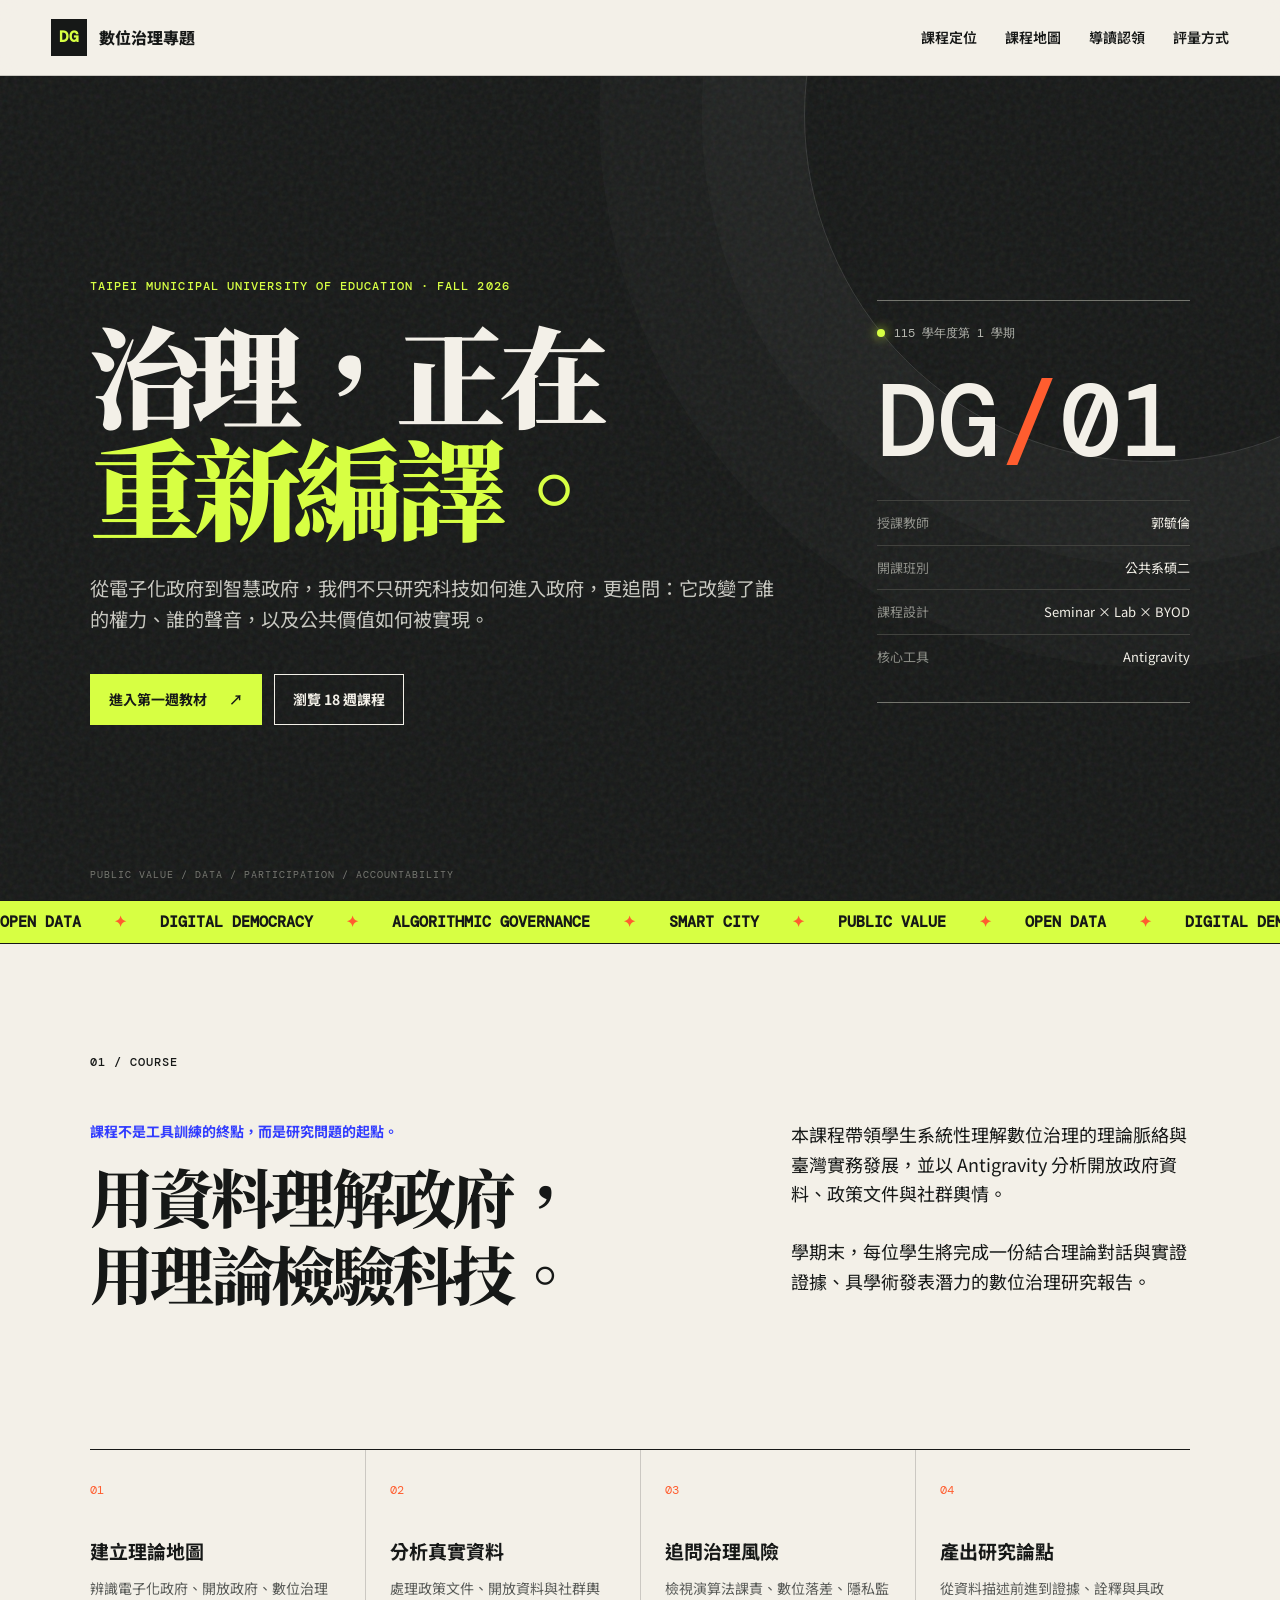
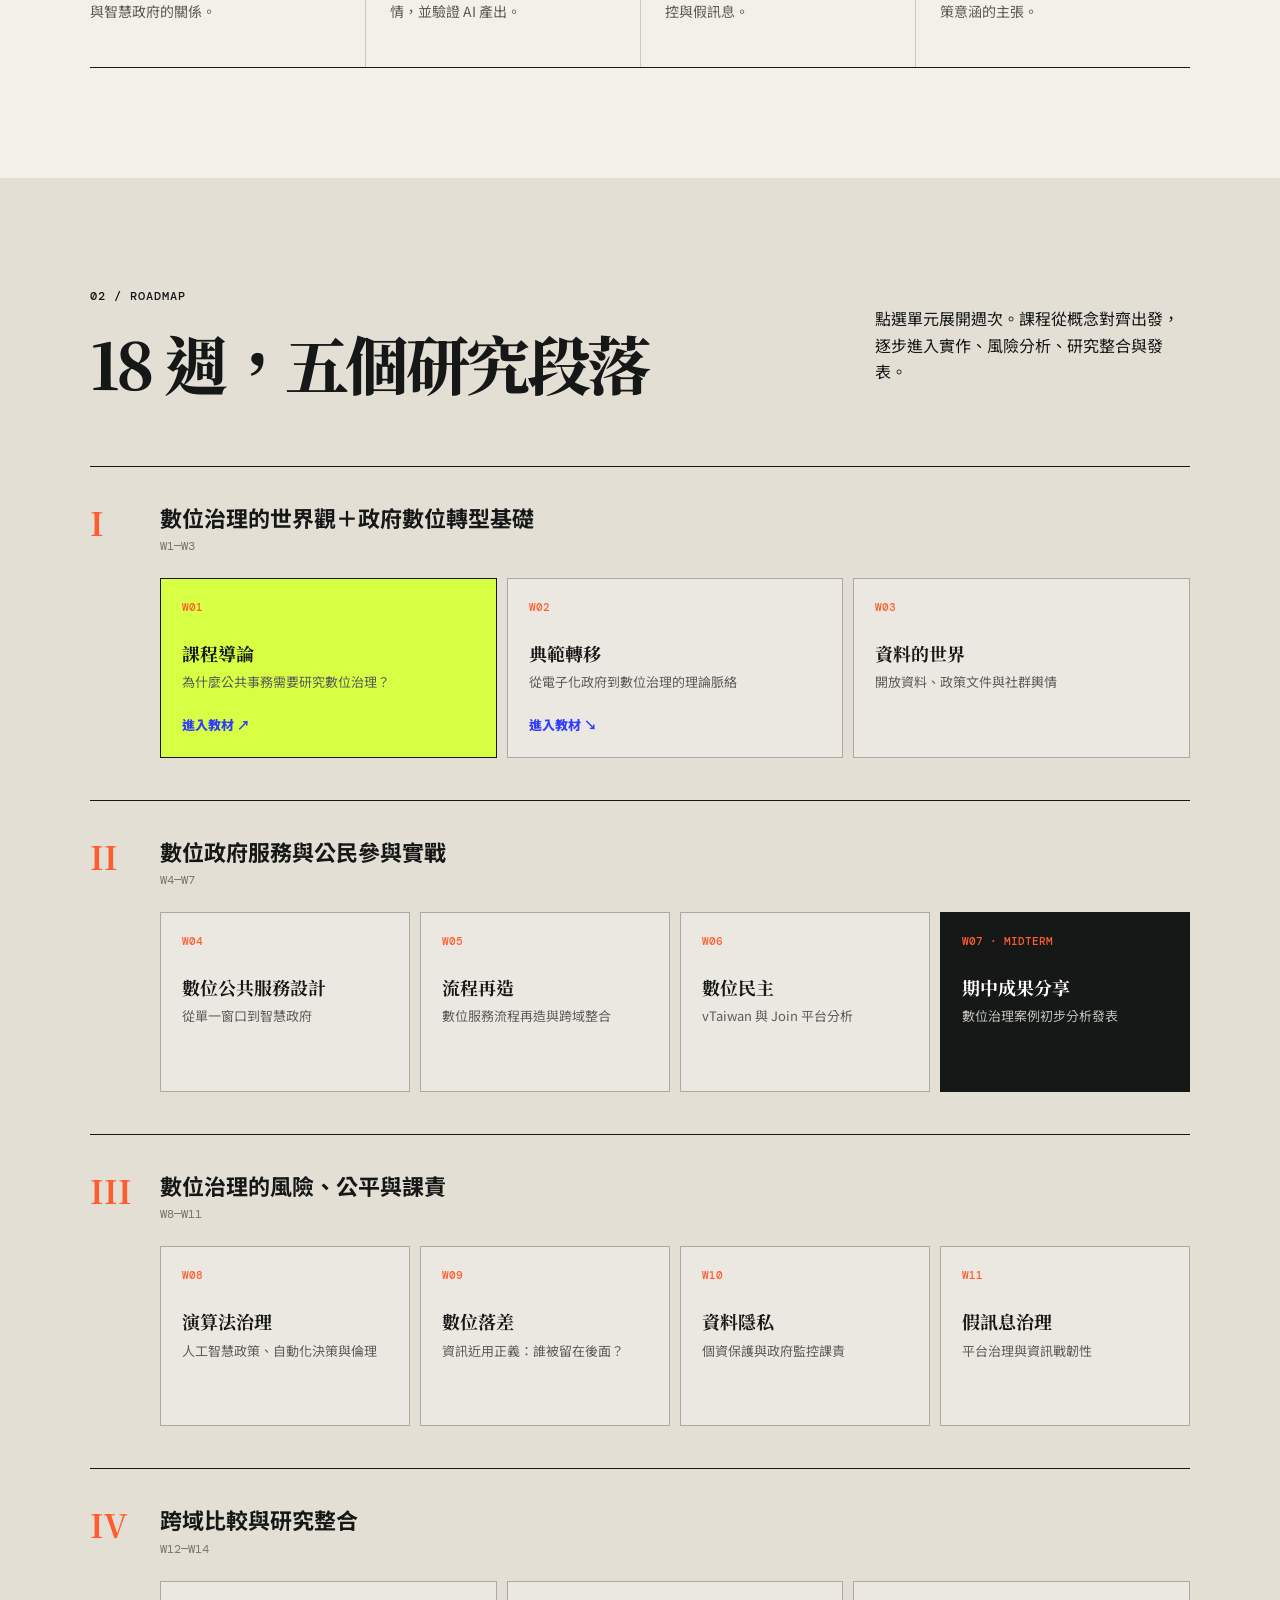
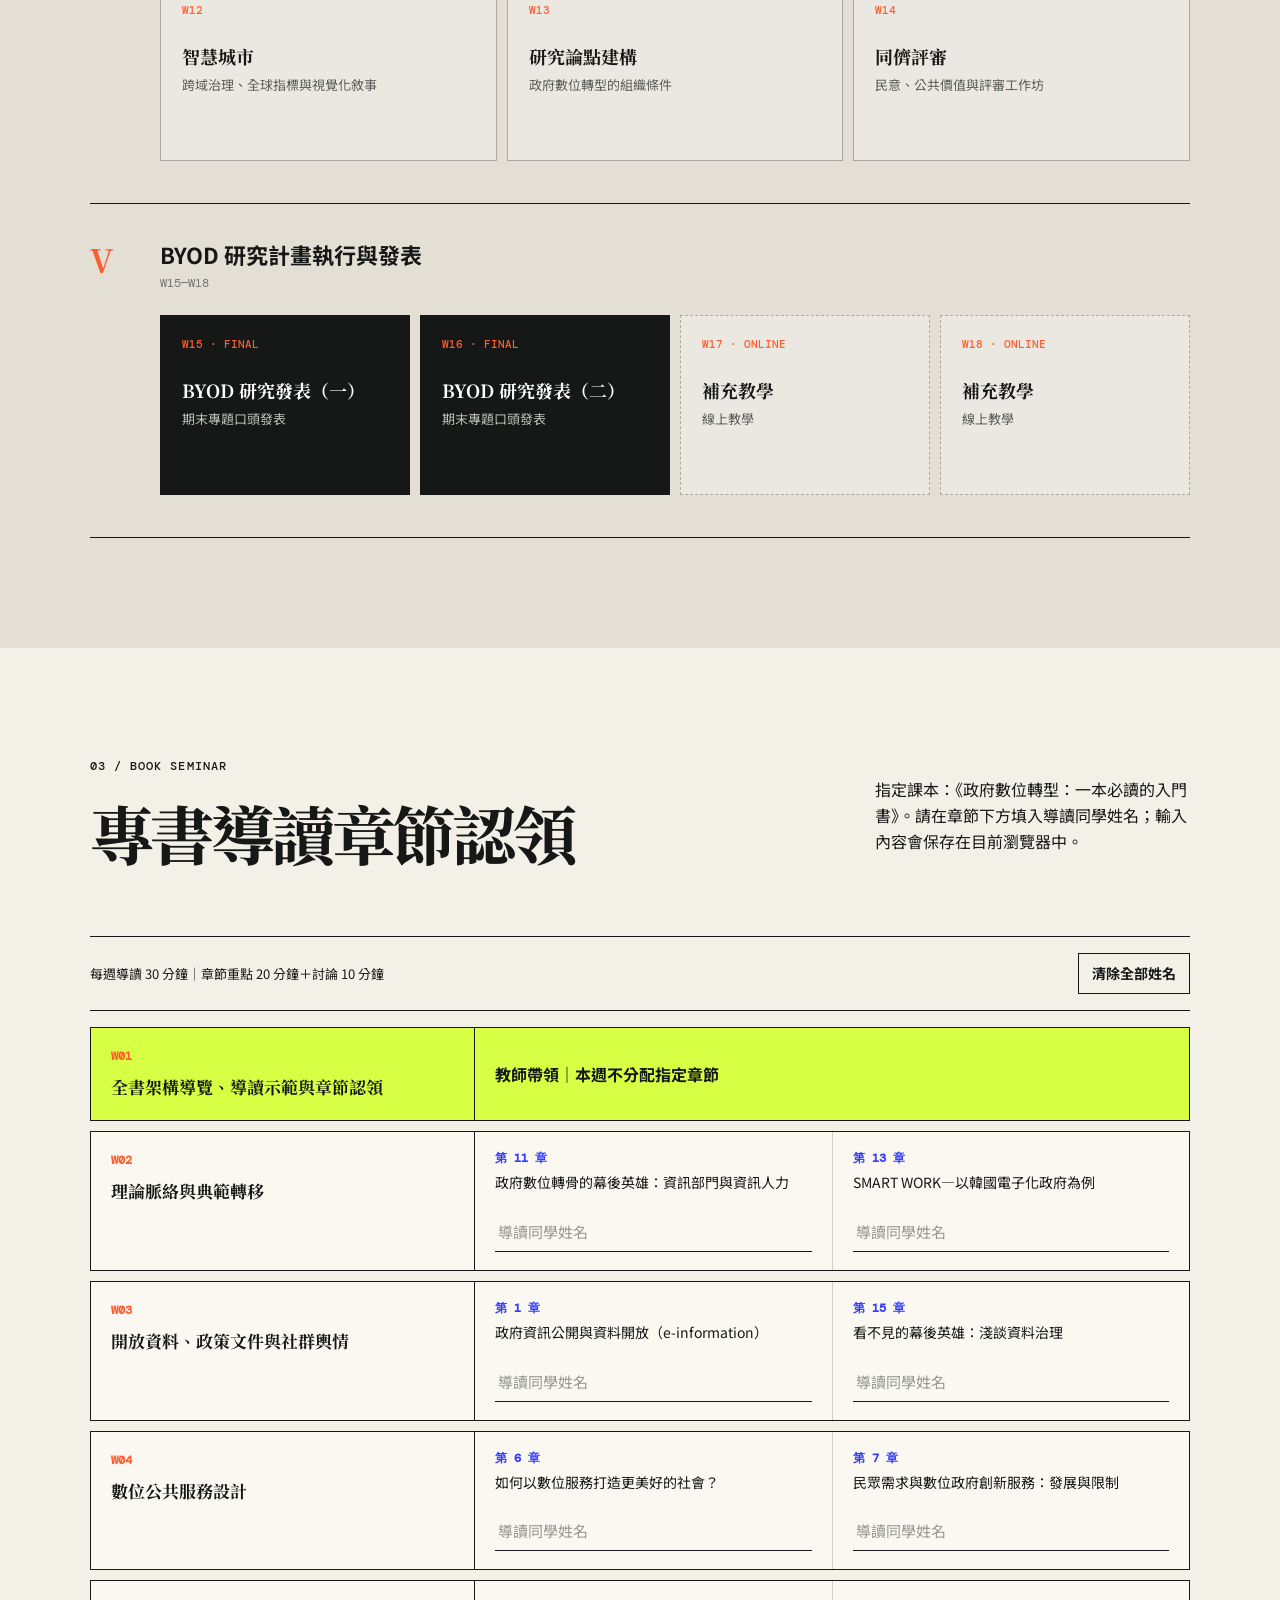
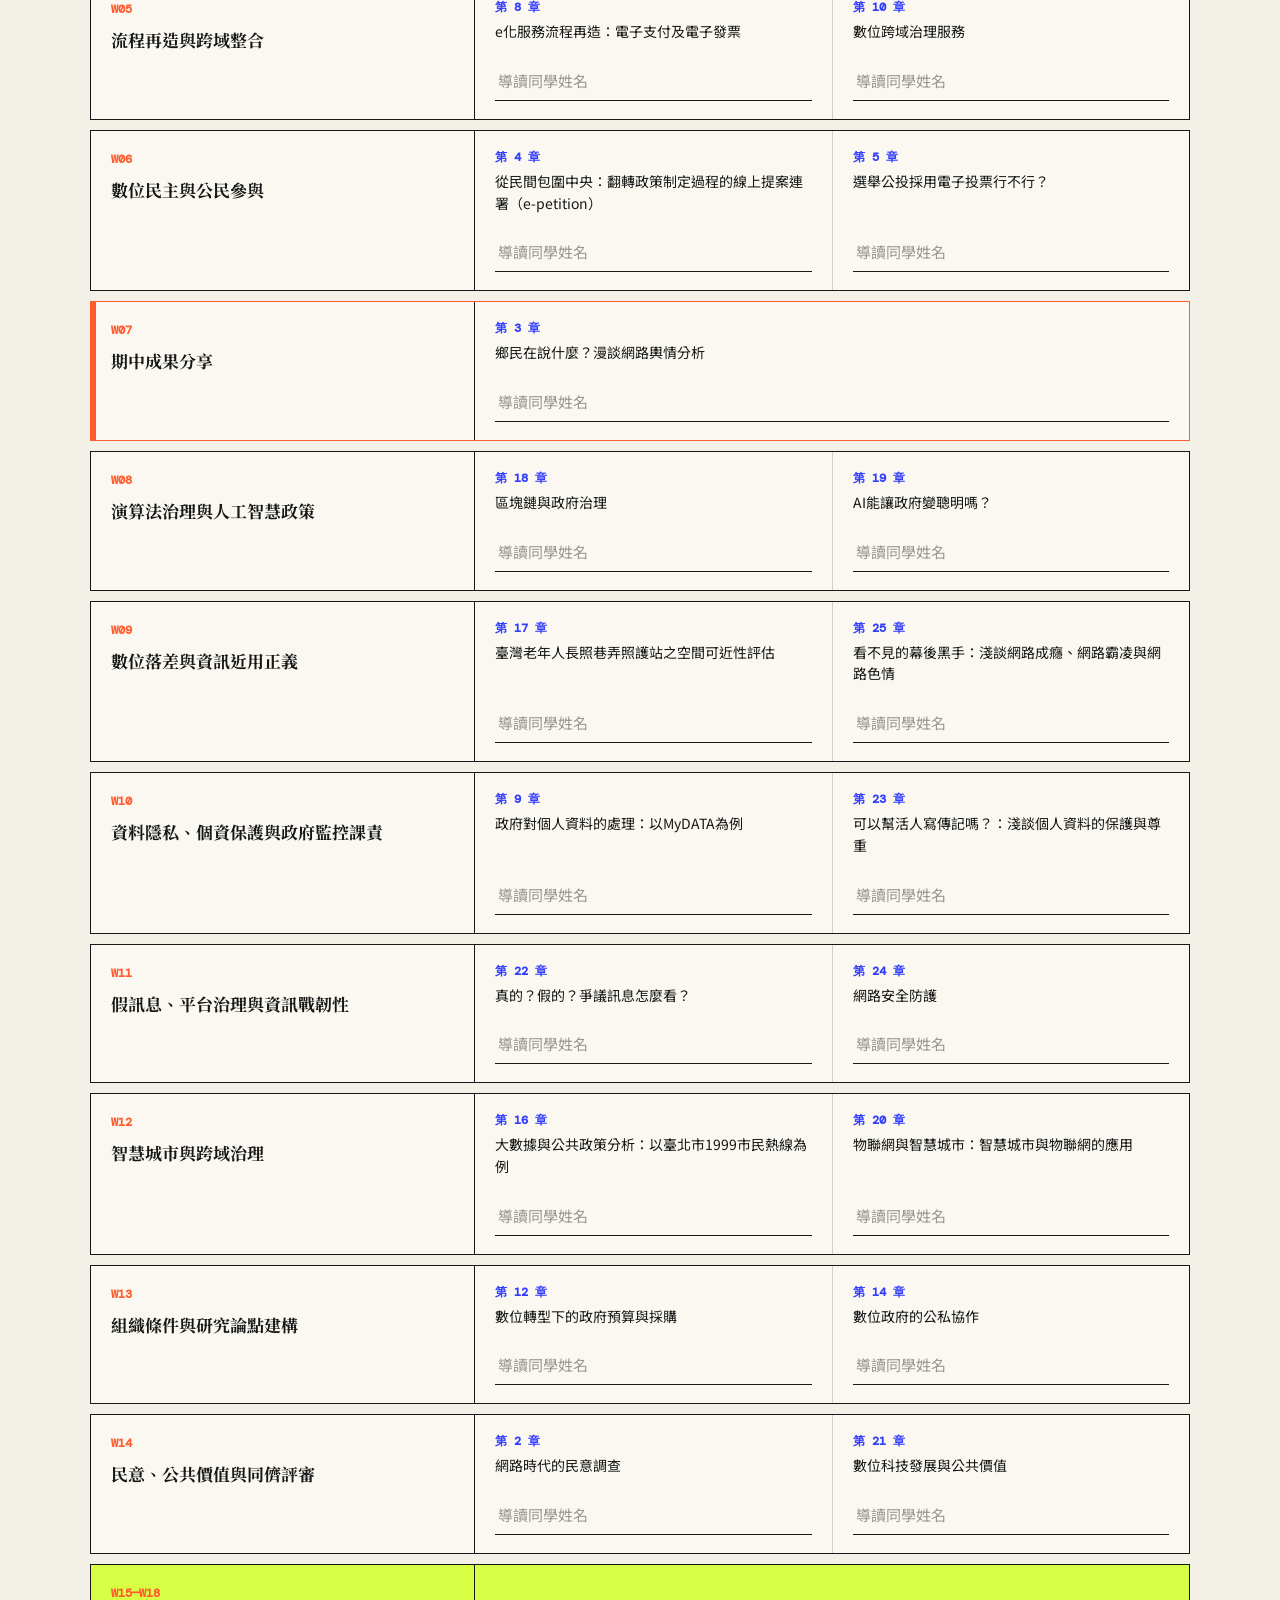
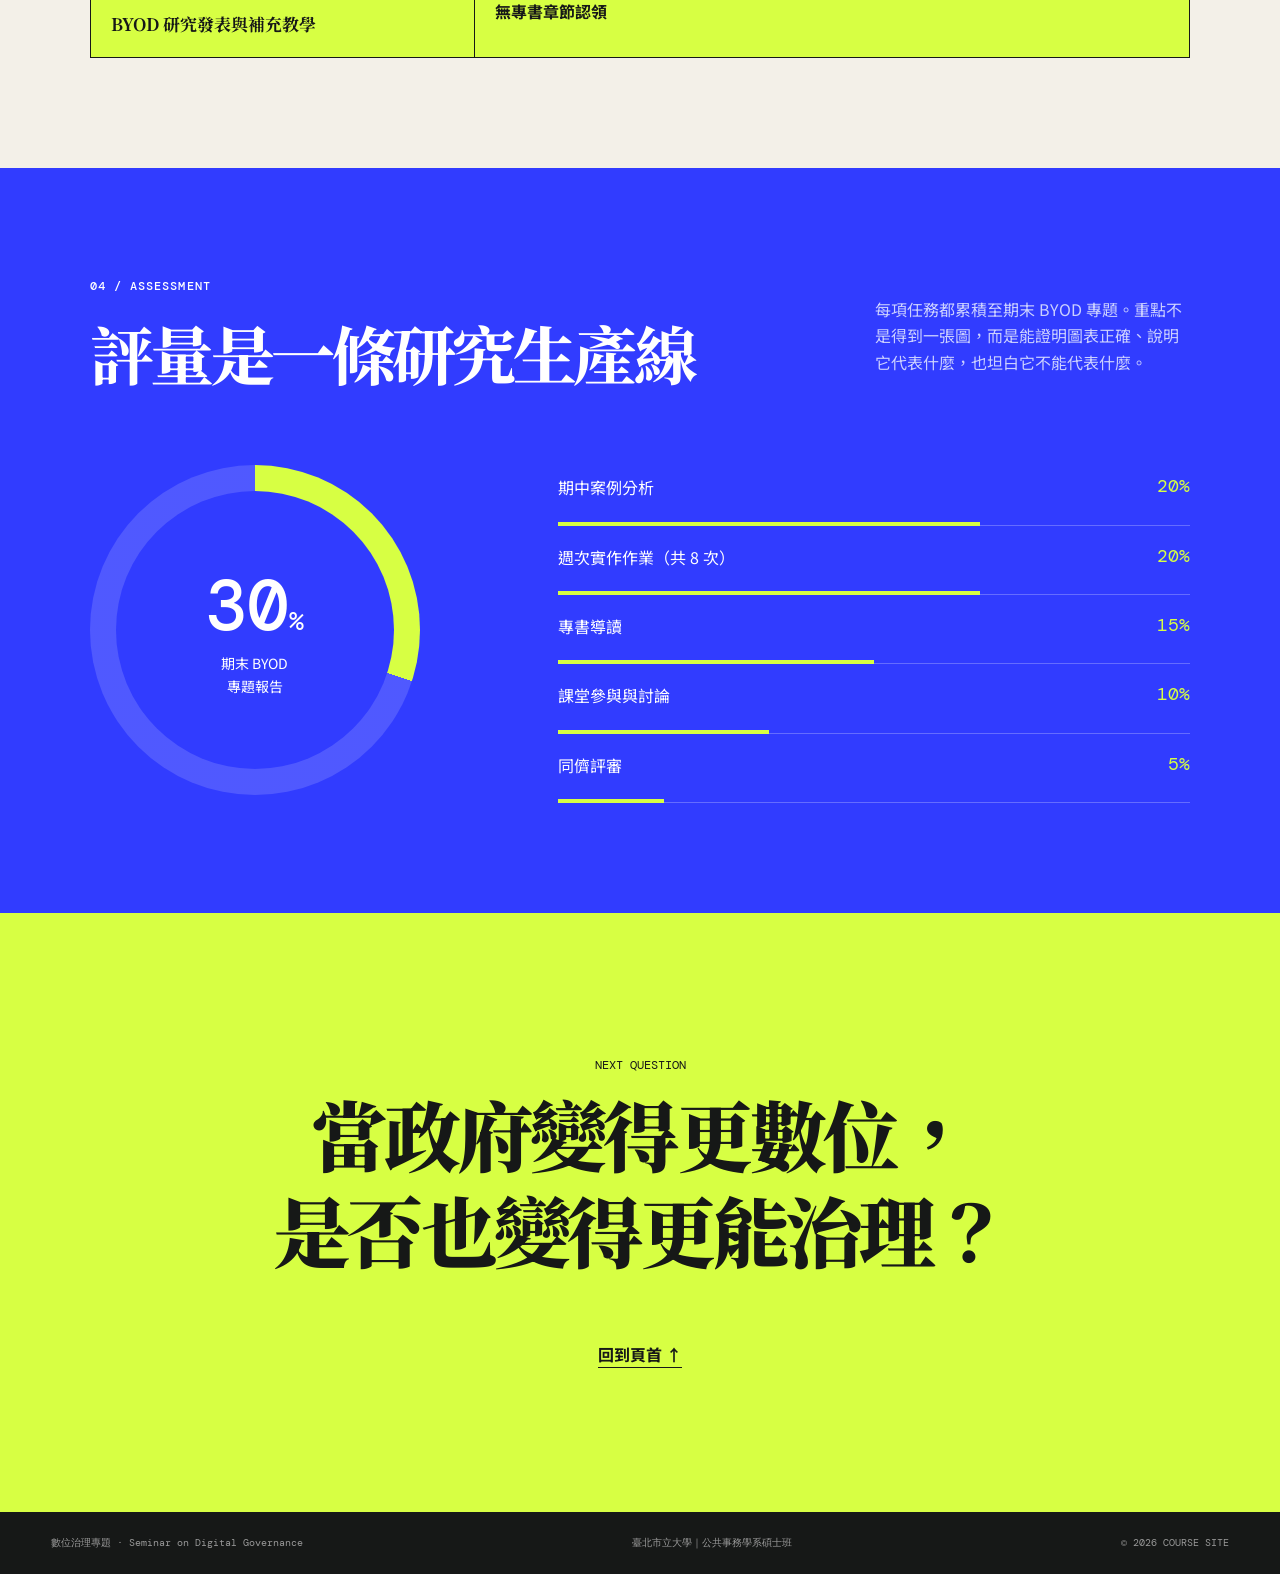
==== index.html @ a405ef44 "Initial course website Co-Authored-By: Claude Sonnet 5 <noreply@anthropic.com>" ====
<!doctype html>
<html lang="zh-Hant">
<head>
  <meta charset="utf-8">
  <meta name="viewport" content="width=device-width, initial-scale=1">
  <meta name="description" content="臺北市立大學公共事務學系碩士班｜數位治理專題課程網站與第一週教材">
  <title>數位治理專題｜Seminar on Digital Governance</title>
  <link rel="preconnect" href="https://fonts.googleapis.com">
  <link rel="preconnect" href="https://fonts.gstatic.com" crossorigin>
  <link href="https://fonts.googleapis.com/css2?family=DM+Mono:wght@400;500&family=Noto+Sans+TC:wght@400;500;600;700;800;900&family=Noto+Serif+TC:wght@600;700;900&display=swap" rel="stylesheet">
  <link rel="stylesheet" href="styles.css">
</head>
<body>
  <div class="progress" id="progress" aria-hidden="true"></div>
  <header class="site-header">
    <a class="brand" href="#top" aria-label="回到頁首">
      <span class="brand-mark">DG</span>
      <span>數位治理專題</span>
    </a>
    <button class="menu-button" aria-label="開啟選單" aria-expanded="false">選單</button>
    <nav class="nav" aria-label="主要導覽">
      <a href="#about">課程定位</a>
      <a href="#roadmap">課程地圖</a>
      <a href="#reading-roster">導讀認領</a>
      <a href="#assessment">評量方式</a>
    </nav>
  </header>

  <main id="top">
    <section class="hero">
      <div class="hero-noise"></div>
      <div class="hero-copy reveal">
        <p class="eyebrow">TAIPEI MUNICIPAL UNIVERSITY OF EDUCATION · FALL 2026</p>
        <h1>治理，正在<br><em>重新編譯。</em></h1>
        <p class="hero-lead">從電子化政府到智慧政府，我們不只研究科技如何進入政府，更追問：它改變了誰的權力、誰的聲音，以及公共價值如何被實現。</p>
        <div class="hero-actions">
          <a class="button primary" href="week01.html">進入第一週教材 <span>↗</span></a>
          <a class="button ghost" href="#roadmap">瀏覽 18 週課程</a>
        </div>
      </div>
      <div class="hero-panel reveal" aria-label="課程資訊">
        <div class="signal"><i></i><span>115 學年度第 1 學期</span></div>
        <div class="hero-code">DG<span>/</span>01</div>
        <dl>
          <div><dt>授課教師</dt><dd>郭毓倫</dd></div>
          <div><dt>開課班別</dt><dd>公共系碩二</dd></div>
          <div><dt>課程設計</dt><dd>Seminar × Lab × BYOD</dd></div>
          <div><dt>核心工具</dt><dd>Antigravity</dd></div>
        </dl>
      </div>
      <p class="hero-index" aria-hidden="true">PUBLIC VALUE / DATA / PARTICIPATION / ACCOUNTABILITY</p>
    </section>

    <section class="marquee" aria-label="核心主題">
      <div>OPEN DATA <span>✦</span> DIGITAL DEMOCRACY <span>✦</span> ALGORITHMIC GOVERNANCE <span>✦</span> SMART CITY <span>✦</span> PUBLIC VALUE <span>✦</span> OPEN DATA <span>✦</span> DIGITAL DEMOCRACY <span>✦</span></div>
    </section>

    <section class="section intro" id="about">
      <div class="section-tag">01 / COURSE</div>
      <div class="intro-grid">
        <div>
          <p class="kicker">課程不是工具訓練的終點，而是研究問題的起點。</p>
          <h2>用資料理解政府，<br>用理論檢驗科技。</h2>
        </div>
        <div class="prose">
          <p>本課程帶領學生系統性理解數位治理的理論脈絡與臺灣實務發展，並以 Antigravity 分析開放政府資料、政策文件與社群輿情。</p>
          <p>學期末，每位學生將完成一份結合理論對話與實證證據、具學術發表潛力的數位治理研究報告。</p>
        </div>
      </div>
      <div class="outcomes">
        <article><span>01</span><h3>建立理論地圖</h3><p>辨識電子化政府、開放政府、數位治理與智慧政府的關係。</p></article>
        <article><span>02</span><h3>分析真實資料</h3><p>處理政策文件、開放資料與社群輿情，並驗證 AI 產出。</p></article>
        <article><span>03</span><h3>追問治理風險</h3><p>檢視演算法課責、數位落差、隱私監控與假訊息。</p></article>
        <article><span>04</span><h3>產出研究論點</h3><p>從資料描述前進到證據、詮釋與具政策意涵的主張。</p></article>
      </div>
    </section>

    <section class="section roadmap" id="roadmap">
      <div class="section-head">
        <div><div class="section-tag">02 / ROADMAP</div><h2>18 週，五個研究段落</h2></div>
        <p>點選單元展開週次。課程從概念對齊出發，逐步進入實作、風險分析、研究整合與發表。</p>
      </div>
      <div class="semester-map" id="units">
        <section class="semester-unit"><header><span>I</span><div><b>數位治理的世界觀＋政府數位轉型基礎</b><small>W1—W3</small></div></header><div class="week-grid">
          <article class="week-card current"><span>W01</span><h3>課程導論</h3><p>為什麼公共事務需要研究數位治理？</p><a href="week01.html">進入教材 ↗</a></article>
          <article class="week-card"><span>W02</span><h3>典範轉移</h3><p>從電子化政府到數位治理的理論脈絡</p><a href="week02.html">進入教材 ↘</a></article>
          <article class="week-card"><span>W03</span><h3>資料的世界</h3><p>開放資料、政策文件與社群輿情</p></article>
        </div></section>
        <section class="semester-unit"><header><span>II</span><div><b>數位政府服務與公民參與實戰</b><small>W4—W7</small></div></header><div class="week-grid four">
          <article class="week-card"><span>W04</span><h3>數位公共服務設計</h3><p>從單一窗口到智慧政府</p></article>
          <article class="week-card"><span>W05</span><h3>流程再造</h3><p>數位服務流程再造與跨域整合</p></article>
          <article class="week-card"><span>W06</span><h3>數位民主</h3><p>vTaiwan 與 Join 平台分析</p></article>
          <article class="week-card milestone"><span>W07 · MIDTERM</span><h3>期中成果分享</h3><p>數位治理案例初步分析發表</p></article>
        </div></section>
        <section class="semester-unit"><header><span>III</span><div><b>數位治理的風險、公平與課責</b><small>W8—W11</small></div></header><div class="week-grid four">
          <article class="week-card"><span>W08</span><h3>演算法治理</h3><p>人工智慧政策、自動化決策與倫理</p></article>
          <article class="week-card"><span>W09</span><h3>數位落差</h3><p>資訊近用正義：誰被留在後面？</p></article>
          <article class="week-card"><span>W10</span><h3>資料隱私</h3><p>個資保護與政府監控課責</p></article>
          <article class="week-card"><span>W11</span><h3>假訊息治理</h3><p>平台治理與資訊戰韌性</p></article>
        </div></section>
        <section class="semester-unit"><header><span>IV</span><div><b>跨域比較與研究整合</b><small>W12—W14</small></div></header><div class="week-grid">
          <article class="week-card"><span>W12</span><h3>智慧城市</h3><p>跨域治理、全球指標與視覺化敘事</p></article>
          <article class="week-card"><span>W13</span><h3>研究論點建構</h3><p>政府數位轉型的組織條件</p></article>
          <article class="week-card"><span>W14</span><h3>同儕評審</h3><p>民意、公共價值與評審工作坊</p></article>
        </div></section>
        <section class="semester-unit"><header><span>V</span><div><b>BYOD 研究計畫執行與發表</b><small>W15—W18</small></div></header><div class="week-grid four">
          <article class="week-card milestone"><span>W15 · FINAL</span><h3>BYOD 研究發表（一）</h3><p>期末專題口頭發表</p></article>
          <article class="week-card milestone"><span>W16 · FINAL</span><h3>BYOD 研究發表（二）</h3><p>期末專題口頭發表</p></article>
          <article class="week-card online"><span>W17 · ONLINE</span><h3>補充教學</h3><p>線上教學</p></article>
          <article class="week-card online"><span>W18 · ONLINE</span><h3>補充教學</h3><p>線上教學</p></article>
        </div></section>
      </div>
    </section>

    <section class="section materials-hub" id="materials" hidden>
      <div class="section-head">
        <div><div class="section-tag">03 / WEEKLY MATERIALS</div><h2>各週教材入口</h2></div>
        <p>從首頁進入各週教材；進入教材後，可使用頁面上方的欄位導覽快速切換學習目標、專書導讀、課堂實作與課後任務。</p>
      </div>
      <div class="material-status"><i></i><span>已依目前「課程用書」資料夾內容建立教材：第 1、11、13 章</span></div>
      <div class="material-grid">
        <a class="material-card ready" href="week01.html"><span>W01 · READY</span><b>課程導論</b><p>概念辨析、120 分鐘流程、Antigravity 初體驗與議題發想。</p><em>進入第一週教材 ↗</em></a>
        <a class="material-card ready accent" href="week02.html"><span>W02 · READY</span><b>典範轉移</b><p>第 11、13 章導讀、兩章對話矩陣、Smart Work 個案與文件分析。</p><em>進入第二週教材 ↗</em></a>
        <article class="material-card partial"><span>W03 · SOURCE PARTIAL</span><b>資料的世界</b><p>已提供第 1 章；尚待第 15 章課文加入後製作完整教材。</p><em>教材準備中</em></article>
        <article class="material-card pending"><span>W04—W18</span><b>後續週次</b><p>依指定課本章節陸續建立；來源加入「課程用書」資料夾後即可製作。</p><em>尚未上線</em></article>
      </div>
      <div class="week-directory" aria-label="18週教材狀態">
        <a href="week01.html" class="ready">01<span>教材</span></a><a href="week02.html" class="ready">02<span>教材</span></a><span class="partial">03<small>部分來源</small></span>
        <span>04</span><span>05</span><span>06</span><span>07</span><span>08</span><span>09</span><span>10</span><span>11</span><span>12</span><span>13</span><span>14</span><span>15</span><span>16</span><span>17</span><span>18</span>
      </div>
    </section>

    <section class="section reading-roster" id="reading-roster">
      <div class="section-head">
        <div><div class="section-tag">03 / BOOK SEMINAR</div><h2>專書導讀章節認領</h2></div>
        <p>指定課本：《政府數位轉型：一本必讀的入門書》。請在章節下方填入導讀同學姓名；輸入內容會保存在目前瀏覽器中。</p>
      </div>
      <div class="roster-tools">
        <span>每週導讀 30 分鐘｜章節重點 20 分鐘＋討論 10 分鐘</span>
        <button class="button outline" id="clearRoster" type="button">清除全部姓名</button>
      </div>
      <div class="roster-list">
        <article class="roster-week orientation"><header><span>W01</span><b>全書架構導覽、導讀示範與章節認領</b></header><p>教師帶領｜本週不分配指定章節</p></article>

        <article class="roster-week"><header><span>W02</span><b>理論脈絡與典範轉移</b></header><div class="chapter-list">
          <label><span><b>第 11 章</b>政府數位轉骨的幕後英雄：資訊部門與資訊人力</span><input data-roster="w02-c11" type="text" placeholder="導讀同學姓名"></label>
          <label><span><b>第 13 章</b>SMART WORK—以韓國電子化政府為例</span><input data-roster="w02-c13" type="text" placeholder="導讀同學姓名"></label>
        </div></article>
        <article class="roster-week"><header><span>W03</span><b>開放資料、政策文件與社群輿情</b></header><div class="chapter-list">
          <label><span><b>第 1 章</b>政府資訊公開與資料開放（e-information）</span><input data-roster="w03-c01" type="text" placeholder="導讀同學姓名"></label>
          <label><span><b>第 15 章</b>看不見的幕後英雄：淺談資料治理</span><input data-roster="w03-c15" type="text" placeholder="導讀同學姓名"></label>
        </div></article>
        <article class="roster-week"><header><span>W04</span><b>數位公共服務設計</b></header><div class="chapter-list">
          <label><span><b>第 6 章</b>如何以數位服務打造更美好的社會？</span><input data-roster="w04-c06" type="text" placeholder="導讀同學姓名"></label>
          <label><span><b>第 7 章</b>民眾需求與數位政府創新服務：發展與限制</span><input data-roster="w04-c07" type="text" placeholder="導讀同學姓名"></label>
        </div></article>
        <article class="roster-week"><header><span>W05</span><b>流程再造與跨域整合</b></header><div class="chapter-list">
          <label><span><b>第 8 章</b>e化服務流程再造：電子支付及電子發票</span><input data-roster="w05-c08" type="text" placeholder="導讀同學姓名"></label>
          <label><span><b>第 10 章</b>數位跨域治理服務</span><input data-roster="w05-c10" type="text" placeholder="導讀同學姓名"></label>
        </div></article>
        <article class="roster-week"><header><span>W06</span><b>數位民主與公民參與</b></header><div class="chapter-list">
          <label><span><b>第 4 章</b>從民間包圍中央：翻轉政策制定過程的線上提案連署（e-petition）</span><input data-roster="w06-c04" type="text" placeholder="導讀同學姓名"></label>
          <label><span><b>第 5 章</b>選舉公投採用電子投票行不行？</span><input data-roster="w06-c05" type="text" placeholder="導讀同學姓名"></label>
        </div></article>
        <article class="roster-week featured"><header><span>W07</span><b>期中成果分享</b></header><div class="chapter-list single">
          <label><span><b>第 3 章</b>鄉民在說什麼？漫談網路輿情分析</span><input data-roster="w07-c03" type="text" placeholder="導讀同學姓名"></label>
        </div></article>
        <article class="roster-week"><header><span>W08</span><b>演算法治理與人工智慧政策</b></header><div class="chapter-list">
          <label><span><b>第 18 章</b>區塊鏈與政府治理</span><input data-roster="w08-c18" type="text" placeholder="導讀同學姓名"></label>
          <label><span><b>第 19 章</b>AI能讓政府變聰明嗎？</span><input data-roster="w08-c19" type="text" placeholder="導讀同學姓名"></label>
        </div></article>
        <article class="roster-week"><header><span>W09</span><b>數位落差與資訊近用正義</b></header><div class="chapter-list">
          <label><span><b>第 17 章</b>臺灣老年人長照巷弄照護站之空間可近性評估</span><input data-roster="w09-c17" type="text" placeholder="導讀同學姓名"></label>
          <label><span><b>第 25 章</b>看不見的幕後黑手：淺談網路成癮、網路霸凌與網路色情</span><input data-roster="w09-c25" type="text" placeholder="導讀同學姓名"></label>
        </div></article>
        <article class="roster-week"><header><span>W10</span><b>資料隱私、個資保護與政府監控課責</b></header><div class="chapter-list">
          <label><span><b>第 9 章</b>政府對個人資料的處理：以MyDATA為例</span><input data-roster="w10-c09" type="text" placeholder="導讀同學姓名"></label>
          <label><span><b>第 23 章</b>可以幫活人寫傳記嗎？：淺談個人資料的保護與尊重</span><input data-roster="w10-c23" type="text" placeholder="導讀同學姓名"></label>
        </div></article>
        <article class="roster-week"><header><span>W11</span><b>假訊息、平台治理與資訊戰韌性</b></header><div class="chapter-list">
          <label><span><b>第 22 章</b>真的？假的？爭議訊息怎麼看？</span><input data-roster="w11-c22" type="text" placeholder="導讀同學姓名"></label>
          <label><span><b>第 24 章</b>網路安全防護</span><input data-roster="w11-c24" type="text" placeholder="導讀同學姓名"></label>
        </div></article>
        <article class="roster-week"><header><span>W12</span><b>智慧城市與跨域治理</b></header><div class="chapter-list">
          <label><span><b>第 16 章</b>大數據與公共政策分析：以臺北市1999市民熱線為例</span><input data-roster="w12-c16" type="text" placeholder="導讀同學姓名"></label>
          <label><span><b>第 20 章</b>物聯網與智慧城市：智慧城市與物聯網的應用</span><input data-roster="w12-c20" type="text" placeholder="導讀同學姓名"></label>
        </div></article>
        <article class="roster-week"><header><span>W13</span><b>組織條件與研究論點建構</b></header><div class="chapter-list">
          <label><span><b>第 12 章</b>數位轉型下的政府預算與採購</span><input data-roster="w13-c12" type="text" placeholder="導讀同學姓名"></label>
          <label><span><b>第 14 章</b>數位政府的公私協作</span><input data-roster="w13-c14" type="text" placeholder="導讀同學姓名"></label>
        </div></article>
        <article class="roster-week"><header><span>W14</span><b>民意、公共價值與同儕評審</b></header><div class="chapter-list">
          <label><span><b>第 2 章</b>網路時代的民意調查</span><input data-roster="w14-c02" type="text" placeholder="導讀同學姓名"></label>
          <label><span><b>第 21 章</b>數位科技發展與公共價值</span><input data-roster="w14-c21" type="text" placeholder="導讀同學姓名"></label>
        </div></article>
        <article class="roster-week closing"><header><span>W15—W18</span><b>BYOD 研究發表與補充教學</b></header><p>無專書章節認領</p></article>
      </div>
    </section>

    <section class="section assessment" id="assessment">
      <div class="section-head light">
        <div><div class="section-tag">04 / ASSESSMENT</div><h2>評量是一條研究生產線</h2></div>
        <p>每項任務都累積至期末 BYOD 專題。重點不是得到一張圖，而是能證明圖表正確、說明它代表什麼，也坦白它不能代表什麼。</p>
      </div>
      <div class="assessment-grid">
        <div class="donut" style="--p:30"><strong>30<small>%</small></strong><span>期末 BYOD<br>專題報告</span></div>
        <div class="score-list">
          <div><span>期中案例分析</span><b>20%</b><i style="--w:66.7%"></i></div>
          <div><span>週次實作作業（共 8 次）</span><b>20%</b><i style="--w:66.7%"></i></div>
          <div><span>專書導讀</span><b>15%</b><i style="--w:50%"></i></div>
          <div><span>課堂參與與討論</span><b>10%</b><i style="--w:33.3%"></i></div>
          <div><span>同儕評審</span><b>5%</b><i style="--w:16.7%"></i></div>
        </div>
      </div>
    </section>

    <section class="week-hero" id="week1" hidden>
      <div class="week-giant">01</div>
      <div class="week-title reveal">
        <p class="eyebrow">WEEK ONE · LEARNING KIT</p>
        <h2>為什麼公共事務<br>需要研究數位治理？</h2>
        <p>第一週教材｜概念對齊 × 案例觀察 × 資料實作</p>
      </div>
      <div class="week-meta">
        <div><b>2 HR</b><span>建議授課時間</span></div><div><b>3</b><span>核心概念</span></div><div><b>1</b><span>第一張圖表</span></div>
      </div>
    </section>

    <section class="section lesson" hidden>
      <div class="lesson-nav" aria-label="本週教材導覽">
        <span>本週教材</span>
        <a href="#objectives">學習目標</a><a href="#concepts">概念辨析</a><a href="#runofshow">教學流程</a><a href="#lab">實作任務</a><a href="#homework">課後作業</a>
      </div>

      <div class="lesson-block" id="objectives">
        <div class="block-label">LEARNING OBJECTIVES</div>
        <div class="block-content">
          <h3>下課以前，你應該能夠⋯</h3>
          <ul class="check-list">
            <li><span>01</span>用自己的話定義「數位治理」，並說明它不只是政府資訊化。</li>
            <li><span>02</span>比較電子化政府、開放政府、數位治理與智慧政府的焦點差異。</li>
            <li><span>03</span>從公共價值、權力與課責角度，提出一個可研究的問題。</li>
            <li><span>04</span>將 CSV 匯入 Antigravity，完成欄位健檢與第一張圖表。</li>
          </ul>
        </div>
      </div>

      <div class="lesson-block" id="concepts">
        <div class="block-label">CONCEPT 01</div>
        <div class="block-content">
          <p class="kicker">不是四個版本更新，而是四種觀看政府的鏡頭。</p>
          <h3>從「把服務搬上網」到「重新安排治理關係」</h3>
          <div class="concept-tabs" role="tablist" aria-label="概念比較">
            <button class="active" role="tab" aria-selected="true" data-tab="e-gov">電子化政府</button>
            <button role="tab" aria-selected="false" data-tab="open-gov">開放政府</button>
            <button role="tab" aria-selected="false" data-tab="digital-gov">數位治理</button>
            <button role="tab" aria-selected="false" data-tab="smart-gov">智慧政府</button>
          </div>
          <div class="concept-panel" id="concept-panel">
            <div><small>核心問題</small><strong>政府如何用資訊科技提升效率與服務可及性？</strong></div>
            <div><small>關鍵字</small><p>線上申辦、流程電子化、單一入口、行政效率</p></div>
            <div><small>研究者要追問</small><p>服務上線等於轉型嗎？誰能用、誰仍被排除？</p></div>
            <div><small>例子</small><p>線上報稅、電子公文、政府入口網</p></div>
          </div>
          <div class="definition">
            <span>WORKING DEFINITION</span>
            <blockquote>數位治理，是政府、公民、企業與科技系統共同參與公共問題處理時，權責、資料、決策與公共價值被重新配置的過程。</blockquote>
            <p>這是本課程的工作定義：它提醒我們同時看見「技術做了什麼」與「治理關係如何改變」。</p>
          </div>
        </div>
      </div>

      <div class="lesson-block case-block">
        <div class="block-label">DISCUSSION</div>
        <div class="block-content">
          <h3>一個服務，四種提問方式</h3>
          <p>以「疫苗預約系統」為例，先選一張問題卡，再和鄰座用 3 分鐘說明：這個問題需要什麼證據？</p>
          <div class="question-cards">
            <button><b>效率</b><span>系統是否降低等待與行政成本？</span><small>可能資料：處理時間、服務量</small></button>
            <button><b>公平</b><span>哪些群體較難完成線上預約？</span><small>可能資料：年齡、地區、通路</small></button>
            <button><b>透明</b><span>分配規則是否能被理解與檢驗？</span><small>可能資料：規則文件、申訴紀錄</small></button>
            <button><b>課責</b><span>系統出錯時，誰負責且如何補救？</span><small>可能資料：權責規範、事件紀錄</small></button>
          </div>
          <p class="selected-question" id="selected-question" aria-live="polite">點選一張卡，開始你的治理提問。</p>
        </div>
      </div>

      <div class="lesson-block" id="runofshow">
        <div class="block-label">RUN OF SHOW</div>
        <div class="block-content">
          <h3>120 分鐘教學流程</h3>
          <div class="timeline">
            <article><time>00—10</time><div><b>開場：科技改變了哪一次政府互動？</b><p>每人寫下一個親身經驗；兩人交換，標記「變快了」與「關係改變了」。</p></div></article>
            <article><time>10—35</time><div><b>微講授：四個概念、四種鏡頭</b><p>使用上方概念卡比較目的、參與者、資料流與風險。</p></div></article>
            <article><time>35—55</time><div><b>案例拆解：從功能清單轉向治理提問</b><p>以數位發展部、開放資料與智慧城市案例，練習效率／公平／透明／課責四軸。</p></div></article>
            <article><time>55—65</time><div><b>Break</b><p>休息 10 分鐘，同時完成分組與導讀章節認領。</p></div></article>
            <article><time>65—95</time><div><b>Antigravity Lab：第一份資料、第一張圖</b><p>匯入示範 CSV、辨識欄位、檢查資料，產出服務滿意度比較圖。</p></div></article>
            <article><time>95—112</time><div><b>圖表不是答案：事實／推論／限制</b><p>每組用一句話描述圖表事實，再寫一句可能解釋與一項限制。</p></div></article>
            <article><time>112—120</time><div><b>Exit ticket</b><p>提交研究議題、暫定問題與可能資料來源各一項。</p></div></article>
          </div>
        </div>
      </div>

      <div class="lesson-block lab-block" id="lab">
        <div class="block-label">ANTIGRAVITY LAB 01</div>
        <div class="block-content">
          <p class="kicker">任務：用資料提出問題，不急著給答案。</p>
          <h3>政府數位服務體驗資料</h3>
          <div class="lab-grid">
            <div class="steps">
              <ol>
                <li><b>取得資料</b><p>下載示範 CSV，先確認一列代表什麼、共有幾個欄位。</p></li>
                <li><b>匯入與健檢</b><p>檢查滿意度是否為數值、缺漏值數量、各地區樣本數。</p></li>
                <li><b>下達指令</b><p>比較各年齡層的平均滿意度，以排序長條圖呈現並顯示樣本數。</p></li>
                <li><b>驗證結果</b><p>手動抽查至少一組，確認圖表與原始資料一致。</p></li>
              </ol>
            </div>
            <aside class="prompt-card">
              <span>PROMPT STARTER</span>
              <p id="promptText">請先說明這份資料一列代表什麼，列出欄位型別與缺漏值。接著依年齡層計算平均滿意度與樣本數，製作由高至低的長條圖。不要推測原因，並提醒我這份資料的限制。</p>
              <button class="copy-button" data-copy="promptText">複製提示語</button>
            </aside>
          </div>
          <div class="download-row">
            <a class="button dark" href="data/week1_digital_service_demo.csv" download>下載示範資料 CSV ↓</a>
            <span>教學用虛擬資料 · 24 筆 · 不代表真實政策成效</span>
          </div>
          <div class="three-lines">
            <div><span>FACT</span><p>我從圖表直接看到的資料事實是⋯</p></div>
            <div><span>INFERENCE</span><p>一個可能、但仍需證據的解釋是⋯</p></div>
            <div><span>LIMIT</span><p>這份資料無法支持的結論是⋯</p></div>
          </div>
        </div>
      </div>

      <div class="lesson-block reading-block">
        <div class="block-label">READING</div>
        <div class="block-content">
          <h3>指定課本與第一週導讀</h3>
          <article class="citation textbook-citation">
            <span>課本</span>
            <div>
              <b>《政府數位轉型：一本必讀的入門書》</b>
              <p>陳敦源、朱斌妤、蕭乃沂、黃東益、廖洲棚、曾憲立主編（2022）。臺北：五南。ISBN 9786263179530。</p>
            </div>
          </article>
          <div class="reading-focus">
            <b>第一週安排</b>
            <p>本週不指定單一章節報告，重點是導覽全書架構、說明各章與 18 週課程主題的關係，並完成後續週次的章節分組與認領。</p>
          </div>
          <details open><summary>第一週課前與課中任務</summary><ol>
            <li>課前瀏覽目錄，選出最有興趣的三個章節。</li>
            <li>課堂中辨識各章主要對應的治理問題：資訊公開、服務創新、公民參與、資料治理、組織轉型或風險課責。</li>
            <li>完成導讀章節認領，確認後續報告需包含核心問題、重要概念、案例／證據、批判提問及 BYOD 專題連結。</li>
          </ol></details>
          <p class="reading-note">其餘期刊論文列為延伸閱讀，不取代本課程指定課本與各週專書導讀。</p>
        </div>
      </div>

      <div class="lesson-block homework-block" id="homework">
        <div class="block-label">HOMEWORK 01</div>
        <div class="block-content">
          <span class="due">300 字議題發想</span>
          <h3>把興趣改寫成可研究的問題</h3>
          <p class="homework-lead">找一個你有興趣的數位治理議題，說明：你想問什麼問題？為什麼重要？需要什麼資料？</p>
          <div class="homework-template">
            <div><b>01 議題情境</b><p>我關注的數位治理現象是＿＿＿＿，它涉及的行動者包括＿＿＿＿。</p></div>
            <div><b>02 研究問題</b><p>我想追問的不是「發生了什麼」，而是＿＿＿＿如何影響＿＿＿＿？</p></div>
            <div><b>03 證據需求</b><p>回答問題可能需要＿＿＿＿資料；可從＿＿＿＿取得。</p></div>
            <div><b>04 風險提醒</b><p>這些資料可能遺漏＿＿＿＿，因此目前不能直接推論＿＿＿＿。</p></div>
          </div>
          <button class="button outline" id="copyHomework">複制作業模板</button>
        </div>
      </div>
    </section>

    <section class="final-cta">
      <p>NEXT QUESTION</p><h2>當政府變得更數位，<br>是否也變得更能治理？</h2><a href="#top">回到頁首 ↑</a>
    </section>
  </main>

  <footer><span>數位治理專題 · Seminar on Digital Governance</span><span>臺北市立大學｜公共事務學系碩士班</span><span>© 2026 COURSE SITE</span></footer>
  <div class="toast" role="status" aria-live="polite">已複製</div>
  <script src="app.js"></script>
</body>
</html>
---- styles.css ----
:root{--ink:#161817;--paper:#f3f0e8;--acid:#d7ff43;--orange:#ff5d2f;--blue:#313cff;--line:rgba(22,24,23,.18);--serif:"Noto Serif TC",serif;--sans:"Noto Sans TC",sans-serif;--mono:"DM Mono",monospace}
/* Author display rules must never override the native hidden attribute. */
[hidden]{display:none!important}
*{box-sizing:border-box}html{scroll-behavior:smooth;scroll-padding-top:82px}body{margin:0;background:var(--paper);color:var(--ink);font-family:var(--sans);line-height:1.65}a{color:inherit;text-decoration:none}button{font:inherit;color:inherit}.progress{position:fixed;z-index:100;left:0;top:0;height:4px;width:0;background:var(--orange)}.site-header{height:76px;position:sticky;top:0;z-index:90;display:flex;align-items:center;justify-content:space-between;padding:0 4vw;background:rgba(243,240,232,.94);backdrop-filter:blur(12px);border-bottom:1px solid var(--line)}.brand{display:flex;align-items:center;gap:12px;font-weight:800}.brand-mark{background:var(--ink);color:var(--acid);padding:5px 8px;font-family:var(--mono)}.nav{display:flex;gap:28px;font-size:14px;font-weight:600}.nav a:hover{color:var(--orange)}.menu-button{display:none;background:none;border:0;font-weight:700}.hero{min-height:calc(100vh - 76px);padding:9vh 7vw 6vh;position:relative;overflow:hidden;background:var(--ink);color:var(--paper);display:grid;grid-template-columns:1.45fr .65fr;gap:7vw;align-items:center}.hero:before{content:"";position:absolute;width:54vw;height:54vw;border:1px solid rgba(255,255,255,.14);border-radius:50%;right:-17vw;top:-24vw;box-shadow:0 0 0 8vw rgba(255,255,255,.025),0 0 0 16vw rgba(255,255,255,.018)}.hero-noise{position:absolute;inset:0;opacity:.08;background-image:url("data:image/svg+xml,%3Csvg viewBox='0 0 180 180' xmlns='http://www.w3.org/2000/svg'%3E%3Cfilter id='n'%3E%3CfeTurbulence type='fractalNoise' baseFrequency='.9' numOctaves='3' stitchTiles='stitch'/%3E%3C/filter%3E%3Crect width='100%25' height='100%25' filter='url(%23n)'/%3E%3C/svg%3E")}.hero-copy,.hero-panel{position:relative;z-index:2}.eyebrow,.section-tag,.block-label{font:500 12px var(--mono);letter-spacing:.09em;text-transform:uppercase}.eyebrow{color:var(--acid)}h1,h2,h3,p{margin-top:0}.hero h1{font:900 clamp(56px,8.6vw,128px)/1.02 var(--serif);letter-spacing:-.07em;margin:22px 0 32px}.hero h1 em{color:var(--acid);font-style:normal}.hero-lead{max-width:700px;font-size:clamp(17px,1.5vw,22px);color:#c8c8c1}.hero-actions{display:flex;gap:12px;flex-wrap:wrap;margin-top:38px}.button{display:inline-flex;align-items:center;justify-content:center;gap:22px;padding:13px 18px;border:1px solid currentColor;font-size:14px;font-weight:700;cursor:pointer}.button.primary{background:var(--acid);border-color:var(--acid);color:var(--ink)}.button.ghost{color:var(--paper)}.button.dark{background:var(--ink);color:white}.button.outline{background:none}.button:hover{transform:translateY(-2px)}.hero-panel{border-top:1px solid #74756e;border-bottom:1px solid #74756e;padding:24px 0}.signal{display:flex;align-items:center;gap:9px;font:12px var(--mono);color:#b9bab3}.signal i{width:8px;height:8px;border-radius:50%;background:var(--acid);box-shadow:0 0 12px var(--acid)}.hero-code{font:500 clamp(66px,8vw,120px)/1 var(--mono);margin:28px 0}.hero-code span{color:var(--orange)}.hero-panel dl{margin:0}.hero-panel dl div{display:flex;justify-content:space-between;border-top:1px solid #41423e;padding:11px 0;font-size:13px}.hero-panel dt{color:#8e8f89}.hero-panel dd{margin:0;text-align:right}.hero-index{position:absolute;bottom:9px;left:7vw;font:10px var(--mono);letter-spacing:.1em;color:#777872}.marquee{overflow:hidden;background:var(--acid);border-block:1px solid var(--ink);white-space:nowrap;padding:11px 0;font:700 15px var(--mono)}.marquee div{display:inline-block;animation:scroll 24s linear infinite}.marquee span{margin:0 24px;color:var(--orange)}@keyframes scroll{to{transform:translateX(-50%)}}.section{padding:110px 7vw}.section-tag{margin-bottom:50px}.intro-grid{display:grid;grid-template-columns:1.2fr .8fr;gap:8vw}.kicker{font-weight:700;color:var(--blue);font-size:14px}.intro h2,.section-head h2{font:800 clamp(38px,5vw,75px)/1.2 var(--serif);letter-spacing:-.055em}.prose{font-size:18px}.prose p+P{margin-top:28px}.outcomes{display:grid;grid-template-columns:repeat(4,1fr);margin-top:85px;border-top:1px solid var(--ink);border-bottom:1px solid var(--ink)}.outcomes article{padding:24px 24px 30px 0}.outcomes article+article{border-left:1px solid var(--line);padding-left:24px}.outcomes span{font:12px var(--mono);color:var(--orange)}.outcomes h3{margin:35px 0 10px;font-size:19px}.outcomes p{font-size:14px;color:#595b58}.roadmap{background:#e3dfd5}.section-head{display:grid;grid-template-columns:1.3fr .6fr;align-items:end;gap:8vw;margin-bottom:65px}.section-head .section-tag{margin-bottom:20px}.section-head h2{margin-bottom:0}.section-head>p{font-size:16px}.unit{border-top:1px solid var(--ink)}.unit:last-child{border-bottom:1px solid var(--ink)}.unit-title{width:100%;border:0;background:none;display:grid;grid-template-columns:80px 1fr 40px;align-items:center;text-align:left;padding:21px 0;cursor:pointer}.unit-num{font:28px var(--serif);color:var(--orange)}.unit-title b{font-size:21px}.unit-title small{font:12px var(--mono);margin-left:15px;color:#737570}.unit-title i{font-style:normal;font-size:25px;transition:.25s}.unit.open .unit-title i{transform:rotate(45deg)}.unit-body{display:grid;grid-template-rows:0fr;transition:grid-template-rows .35s ease}.unit.open .unit-body{grid-template-rows:1fr}.unit-body ol{overflow:hidden;margin:0;padding:0 0 24px 80px;list-style:none}.unit-body li{display:grid;grid-template-columns:45px 1fr auto;gap:20px;padding:11px 14px;border-top:1px solid rgba(22,24,23,.12);font-size:14px}.unit-body li b{font:12px var(--mono);color:#888}.unit-body li a{color:var(--blue);font-weight:700}.unit-body li.active{background:var(--acid)}.assessment{background:var(--blue);color:white}.section-head.light>p{color:#cbd0ff}.assessment-grid{display:grid;grid-template-columns:.7fr 1.3fr;gap:10vw;align-items:center}.donut{width:min(330px,70vw);aspect-ratio:1;border-radius:50%;background:conic-gradient(var(--acid) calc(var(--p)*1%),rgba(255,255,255,.15) 0);position:relative;display:flex;flex-direction:column;align-items:center;justify-content:center;text-align:center;color:var(--ink)}.donut:before{content:"";position:absolute;inset:26px;background:var(--blue);border-radius:50%}.donut strong,.donut span{position:relative;color:white}.donut strong{font:500 70px var(--mono)}.donut small{font-size:25px}.donut span{font-size:14px}.score-list>div{display:grid;grid-template-columns:1fr 60px;position:relative;padding:18px 0 24px;border-bottom:1px solid rgba(255,255,255,.25)}.score-list b{text-align:right;font:18px var(--mono);color:var(--acid)}.score-list i{position:absolute;bottom:-1px;left:0;height:4px;width:var(--w);background:var(--acid)}.week-hero{min-height:76vh;background:var(--orange);position:relative;overflow:hidden;padding:12vh 7vw 8vh;display:flex;align-items:center}.week-giant{position:absolute;right:-2vw;top:-20vh;font:500 min(64vw,760px)/1 var(--mono);color:transparent;-webkit-text-stroke:2px rgba(22,24,23,.25)}.week-title{position:relative}.week-title .eyebrow{color:var(--ink)}.week-title h2{font:900 clamp(45px,7vw,100px)/1.12 var(--serif);letter-spacing:-.06em;margin:20px 0}.week-meta{position:absolute;right:7vw;bottom:7vh;display:flex;gap:2px}.week-meta div{background:var(--ink);color:white;padding:16px 22px;min-width:120px}.week-meta b{font:25px var(--mono);display:block;color:var(--acid)}.week-meta span{font-size:11px}.lesson{padding-top:0}.lesson-nav{position:sticky;top:76px;z-index:20;background:rgba(243,240,232,.96);display:flex;align-items:center;gap:22px;padding:14px 0;border-bottom:1px solid var(--ink);overflow:auto;white-space:nowrap;font-size:13px}.lesson-nav span{font-weight:800;margin-right:auto}.lesson-nav a:hover{color:var(--orange)}.lesson-block{display:grid;grid-template-columns:220px 1fr;gap:4vw;padding:105px 0;border-bottom:1px solid var(--ink)}.block-label{padding-top:10px;color:var(--orange)}.block-content{max-width:940px}.block-content>h3{font:800 clamp(32px,4vw,58px)/1.25 var(--serif);letter-spacing:-.04em}.check-list{list-style:none;margin:50px 0 0;padding:0}.check-list li{display:grid;grid-template-columns:55px 1fr;padding:17px 0;border-top:1px solid var(--line);font-size:18px}.check-list span{font:12px var(--mono);color:var(--orange)}.concept-tabs{display:flex;gap:0;overflow:auto;margin-top:45px}.concept-tabs button{padding:12px 17px;background:none;border:1px solid var(--ink);margin-right:-1px;white-space:nowrap;cursor:pointer}.concept-tabs button.active{background:var(--ink);color:var(--acid)}.concept-panel{display:grid;grid-template-columns:1fr 1fr;border:1px solid var(--ink);padding:30px;gap:30px}.concept-panel small{font:11px var(--mono);color:var(--orange);display:block;margin-bottom:8px}.concept-panel strong{font:700 20px var(--serif)}.concept-panel p{margin:0}.definition{background:var(--acid);padding:36px;margin-top:45px}.definition span{font:11px var(--mono)}.definition blockquote{font:700 clamp(22px,2.8vw,36px)/1.55 var(--serif);margin:25px 0}.definition>p{font-size:14px;margin:0}.question-cards{display:grid;grid-template-columns:1fr 1fr;gap:10px;margin:35px 0 18px}.question-cards button{border:1px solid var(--ink);background:transparent;text-align:left;padding:24px;cursor:pointer}.question-cards button:hover,.question-cards button.selected{background:var(--ink);color:white}.question-cards b,.question-cards span,.question-cards small{display:block}.question-cards b{color:var(--orange);font:12px var(--mono)}.question-cards span{font:700 18px var(--serif);margin:18px 0}.question-cards small{color:#777}.question-cards button.selected small{color:#bbb}.selected-question{color:var(--blue);font-weight:700}.timeline{margin-top:45px}.timeline article{display:grid;grid-template-columns:110px 1fr;gap:20px;padding:22px 0;border-top:1px solid var(--line)}.timeline time{font:500 15px var(--mono);color:var(--orange)}.timeline b{font-size:18px}.timeline p{margin:5px 0 0;color:#666}.lab-block{background:#dfe3ff;margin:0 -7vw;padding:105px 7vw}.lab-grid{display:grid;grid-template-columns:1fr .8fr;gap:45px;margin-top:45px}.steps ol{padding:0;list-style:none;counter-reset:s}.steps li{counter-increment:s;position:relative;padding:0 0 25px 48px}.steps li:before{content:counter(s,decimal-leading-zero);position:absolute;left:0;font:12px var(--mono);color:var(--blue)}.steps li b{font-size:18px}.steps li p{font-size:14px;color:#5b5c66}.prompt-card{background:var(--ink);color:white;padding:28px}.prompt-card span{font:11px var(--mono);color:var(--acid)}.prompt-card p{font:15px/1.8 var(--mono);margin:25px 0}.copy-button{border:1px solid var(--acid);background:none;color:var(--acid);padding:9px 12px;cursor:pointer}.download-row{display:flex;align-items:center;gap:20px;margin-top:35px}.download-row span{font-size:12px}.three-lines{display:grid;grid-template-columns:repeat(3,1fr);gap:1px;background:var(--ink);border:1px solid var(--ink);margin-top:50px}.three-lines div{background:var(--paper);padding:22px}.three-lines span{font:11px var(--mono);color:var(--orange)}.three-lines p{font-weight:700;margin:15px 0 0}.citation{display:grid;grid-template-columns:55px 1fr;gap:20px;border-top:1px solid var(--line);padding:25px 0}.citation>span{width:38px;height:38px;display:grid;place-items:center;background:var(--ink);color:var(--acid);font:12px var(--mono)}.citation p{margin:6px 0}.citation a{color:var(--blue);font-weight:700;font-size:13px}.reading-block details{background:#e3dfd5;padding:18px 23px;margin-top:20px}.reading-block summary{font-weight:700;cursor:pointer}.reading-block li{margin:10px 0}.homework-block{border-bottom:0}.due{display:inline-block;background:var(--orange);color:white;padding:6px 10px;font:12px var(--mono);margin-bottom:25px}.homework-lead{font-size:19px}.homework-template{display:grid;grid-template-columns:1fr 1fr;border:1px solid var(--ink);margin:35px 0}.homework-template div{padding:25px}.homework-template div:nth-child(even){border-left:1px solid var(--ink)}.homework-template div:nth-child(n+3){border-top:1px solid var(--ink)}.homework-template b{font:12px var(--mono);color:var(--blue)}.homework-template p{margin:12px 0 0}.final-cta{padding:16vh 7vw;background:var(--acid);text-align:center}.final-cta p{font:12px var(--mono)}.final-cta h2{font:900 clamp(38px,6vw,84px)/1.25 var(--serif);letter-spacing:-.05em}.final-cta a{display:inline-block;border-bottom:1px solid;font-weight:700}footer{background:var(--ink);color:#999;padding:24px 4vw;display:flex;justify-content:space-between;font:10px var(--mono);gap:20px}.toast{position:fixed;z-index:200;left:50%;bottom:30px;transform:translate(-50%,20px);opacity:0;background:var(--ink);color:var(--acid);padding:10px 18px;font:13px var(--mono);transition:.25s}.toast.show{opacity:1;transform:translate(-50%,0)}.reveal{opacity:0;transform:translateY(25px);transition:.7s ease}.reveal.visible{opacity:1;transform:none}
@media(max-width:800px){.site-header{height:64px}.menu-button{display:block}.nav{display:none;position:absolute;top:64px;left:0;right:0;background:var(--paper);padding:20px 4vw;flex-direction:column;border-bottom:1px solid}.nav.open{display:flex}.hero{min-height:auto;padding:80px 6vw;grid-template-columns:1fr}.hero h1{font-size:16vw}.hero-panel{margin-top:20px}.hero-index{display:none}.section{padding:75px 6vw}.intro-grid,.section-head,.assessment-grid{grid-template-columns:1fr}.outcomes{grid-template-columns:1fr 1fr}.outcomes article:nth-child(3){border-left:0}.outcomes article:nth-child(n+3){border-top:1px solid var(--line)}.section-head{gap:20px}.unit-title{grid-template-columns:48px 1fr 30px}.unit-title b{font-size:17px}.unit-title small{display:block;margin:4px 0 0}.unit-body ol{padding-left:0}.unit-body li{grid-template-columns:36px 1fr}.unit-body li a{grid-column:2}.week-hero{min-height:74vh;align-items:flex-start;padding-top:12vh}.week-meta{left:6vw;right:auto;bottom:5vh}.week-meta div{min-width:auto;padding:12px}.lesson-nav{top:64px}.lesson-block{grid-template-columns:1fr;padding:70px 0}.block-label{padding:0}.concept-panel,.lab-grid{grid-template-columns:1fr}.question-cards{grid-template-columns:1fr}.lab-block{margin:0 -6vw;padding:70px 6vw}.three-lines{grid-template-columns:1fr}.timeline article{grid-template-columns:82px 1fr}.homework-template{grid-template-columns:1fr}.homework-template div:nth-child(even){border-left:0}.homework-template div:nth-child(n+2){border-top:1px solid}.download-row{align-items:flex-start;flex-direction:column}footer{flex-direction:column}.lesson-nav span{display:none}}
@media(max-width:480px){.outcomes{grid-template-columns:1fr}.outcomes article+article{border-left:0}.outcomes article:nth-child(n+2){border-top:1px solid var(--line)}.week-meta{flex-wrap:wrap}.week-meta div{padding:10px}.week-meta b{font-size:18px}.hero-actions .button{width:100%}.lesson-block{padding:58px 0}.concept-panel{padding:20px}.timeline article{grid-template-columns:1fr;gap:5px}}
@media(prefers-reduced-motion:reduce){*{scroll-behavior:auto!important;animation:none!important;transition:none!important}.reveal{opacity:1;transform:none}}

/* Stable 18-week course map: fixed cards avoid browser-dependent accordion height calculations. */
.semester-map{border-top:1px solid var(--ink)}.semester-unit{padding:32px 0 42px;border-bottom:1px solid var(--ink)}.semester-unit>header{display:grid;grid-template-columns:70px minmax(0,1fr);align-items:start;margin-bottom:24px}.semester-unit>header>span{font:700 32px var(--serif);color:var(--orange)}.semester-unit>header b{display:block;font-size:22px}.semester-unit>header small{display:block;margin-top:3px;font:12px var(--mono);color:#747670}.week-grid{display:grid;grid-template-columns:repeat(3,minmax(0,1fr));gap:10px;margin-left:70px}.week-grid.four{grid-template-columns:repeat(4,minmax(0,1fr))}.week-card{min-width:0;min-height:180px;padding:21px;position:relative;display:flex;flex-direction:column;background:rgba(255,255,255,.28);border:1px solid rgba(22,24,23,.3);overflow-wrap:anywhere}.week-card>span{font:500 11px var(--mono);color:var(--orange)}.week-card h3{margin:27px 0 7px;font:700 18px/1.35 var(--serif)}.week-card p{margin:0;color:#5b5d59;font-size:13px;line-height:1.6}.week-card a{margin-top:auto;padding-top:18px;color:var(--blue);font-weight:800;font-size:13px}.week-card.current{background:var(--acid);border-color:var(--ink)}.week-card.milestone{background:var(--ink);color:white}.week-card.milestone p{color:#bfc0ba}.week-card.online{border-style:dashed}
@media(max-width:1000px){.week-grid.four{grid-template-columns:repeat(2,minmax(0,1fr))}}
@media(max-width:800px){.semester-unit>header{grid-template-columns:48px minmax(0,1fr)}.semester-unit>header b{font-size:18px}.week-grid,.week-grid.four{grid-template-columns:repeat(2,minmax(0,1fr));margin-left:0}.week-card{min-height:170px}}
@media(max-width:480px){.week-grid,.week-grid.four{grid-template-columns:1fr}.week-card{min-height:145px}}
.textbook-citation>span{width:52px;border-radius:0}.reading-focus{margin-top:22px;padding:22px 24px;border-left:5px solid var(--orange);background:var(--acid)}.reading-focus b{font:700 13px var(--mono)}.reading-focus p{margin:8px 0 0}.reading-note{margin-top:18px;font-size:13px;color:#666}
.reading-roster{background:var(--paper)}.roster-tools{display:flex;justify-content:space-between;align-items:center;gap:20px;padding:16px 0;border-block:1px solid var(--ink);margin-bottom:16px;font-size:13px}.roster-tools .button{padding:8px 13px}.roster-list{display:grid;gap:10px}.roster-week{display:grid;grid-template-columns:minmax(210px,.7fr) minmax(0,1.3fr);border:1px solid var(--ink);background:#faf8f1}.roster-week>header{padding:20px;border-right:1px solid var(--ink)}.roster-week>header span{display:block;margin-bottom:10px;font:700 12px var(--mono);color:var(--orange)}.roster-week>header b{font:700 17px/1.5 var(--serif)}.chapter-list{display:grid;grid-template-columns:1fr 1fr;min-width:0}.chapter-list label{display:flex;min-width:0;flex-direction:column;justify-content:space-between;gap:18px;padding:18px 20px}.chapter-list label+label{border-left:1px solid var(--line)}.chapter-list label>span{font-size:14px;line-height:1.55}.chapter-list label>span b{display:block;color:var(--blue);font:700 12px var(--mono);margin-bottom:5px}.chapter-list input{width:100%;min-width:0;padding:9px 3px;border:0;border-bottom:1px solid var(--ink);border-radius:0;background:transparent;font:600 15px var(--sans);outline:none}.chapter-list input:focus{border-bottom:3px solid var(--blue)}.chapter-list input::placeholder{color:#969791;font-weight:400}.chapter-list.single{grid-template-columns:1fr}.orientation,.closing{background:var(--acid)}.orientation>p,.closing>p{align-self:center;margin:0;padding:20px;font-weight:700}.featured{border-color:var(--orange);box-shadow:inset 5px 0 var(--orange)}
@media(max-width:800px){.roster-week{grid-template-columns:1fr}.roster-week>header{border-right:0;border-bottom:1px solid var(--ink);padding:16px}.chapter-list{grid-template-columns:1fr}.chapter-list label+label{border-left:0;border-top:1px solid var(--line)}.roster-tools{align-items:flex-start;flex-direction:column}}
@media print{.site-header,.hero,.marquee,.intro,.roadmap,.assessment,.week-hero,.lesson,.final-cta,footer,.roster-tools button{display:none!important}.reading-roster{padding:20px}.reading-roster .section-head{margin-bottom:20px}.roster-week{break-inside:avoid}.chapter-list input::placeholder{color:#777}}
.materials-hub{background:#161817;color:white}.materials-hub .section-head>p{color:#b9bab5}.material-status{display:flex;align-items:center;gap:10px;margin:-25px 0 35px;font:12px var(--mono);color:#b9bab5}.material-status i{width:8px;height:8px;background:var(--acid);border-radius:50%;box-shadow:0 0 10px var(--acid)}.material-grid{display:grid;grid-template-columns:repeat(4,minmax(0,1fr));gap:10px}.material-card{min-width:0;min-height:260px;padding:25px;border:1px solid #4b4d48;display:flex;flex-direction:column}.material-card>span{font:11px var(--mono);color:#999}.material-card>b{font:800 25px var(--serif);margin:35px 0 12px}.material-card>p{font-size:14px;color:#aeb0aa}.material-card>em{margin-top:auto;font-style:normal;font-size:13px;font-weight:700;color:#777}.material-card.ready{background:var(--acid);border-color:var(--acid);color:var(--ink)}.material-card.ready>span,.material-card.ready>p{color:#454740}.material-card.ready>em{color:var(--blue)}.material-card.ready.accent{background:var(--orange);border-color:var(--orange)}.material-card.partial{border-color:#95983a}.week-directory{display:grid;grid-template-columns:repeat(9,1fr);margin-top:55px;border-top:1px solid #555;border-left:1px solid #555}.week-directory>*{min-height:68px;display:flex;flex-direction:column;align-items:center;justify-content:center;border-right:1px solid #555;border-bottom:1px solid #555;font:14px var(--mono);color:#666}.week-directory .ready{background:var(--acid);color:var(--ink)}.week-directory .partial{color:#dfe36d}.week-directory span,.week-directory small{font:9px var(--mono);margin-top:3px}.week-directory .ready span{color:var(--blue)}
@media(max-width:900px){.material-grid{grid-template-columns:1fr 1fr}.week-directory{grid-template-columns:repeat(6,1fr)}}
@media(max-width:520px){.material-grid{grid-template-columns:1fr}.material-card{min-height:210px}.week-directory{grid-template-columns:repeat(3,1fr)}}
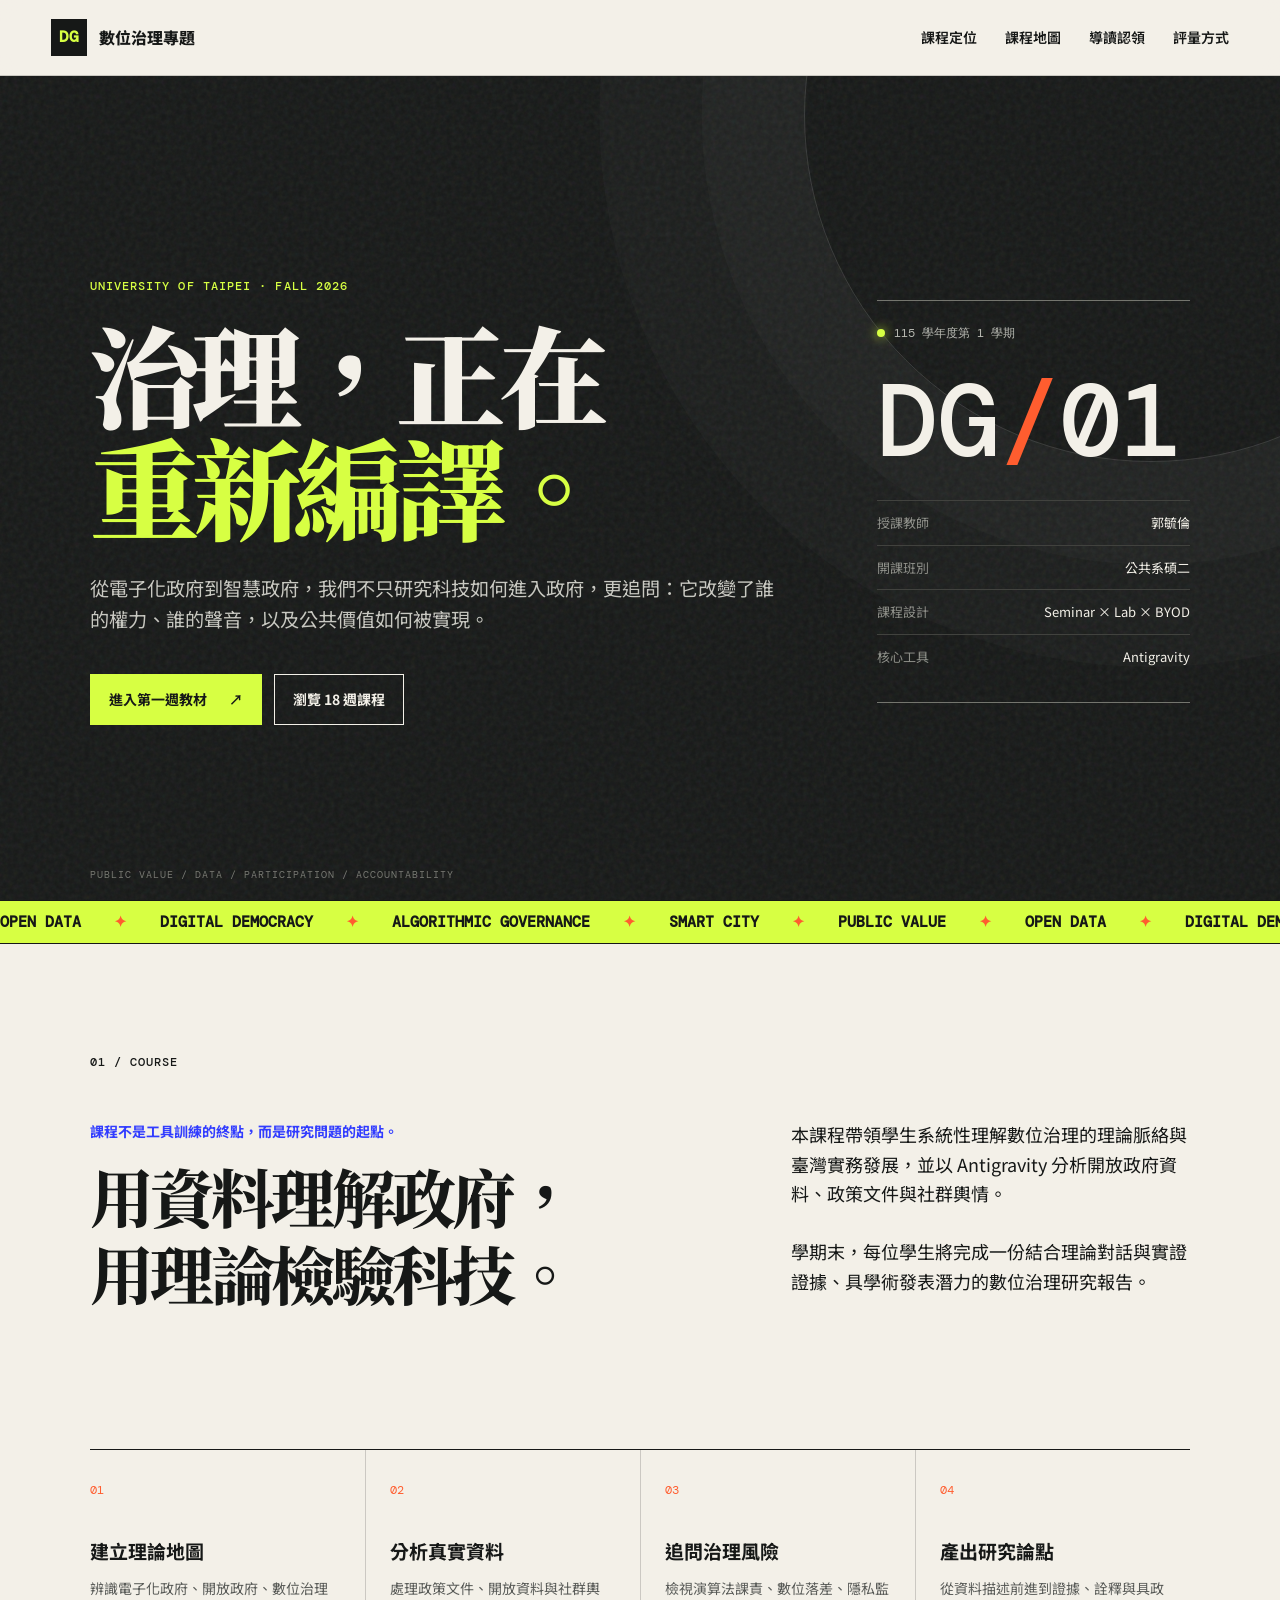
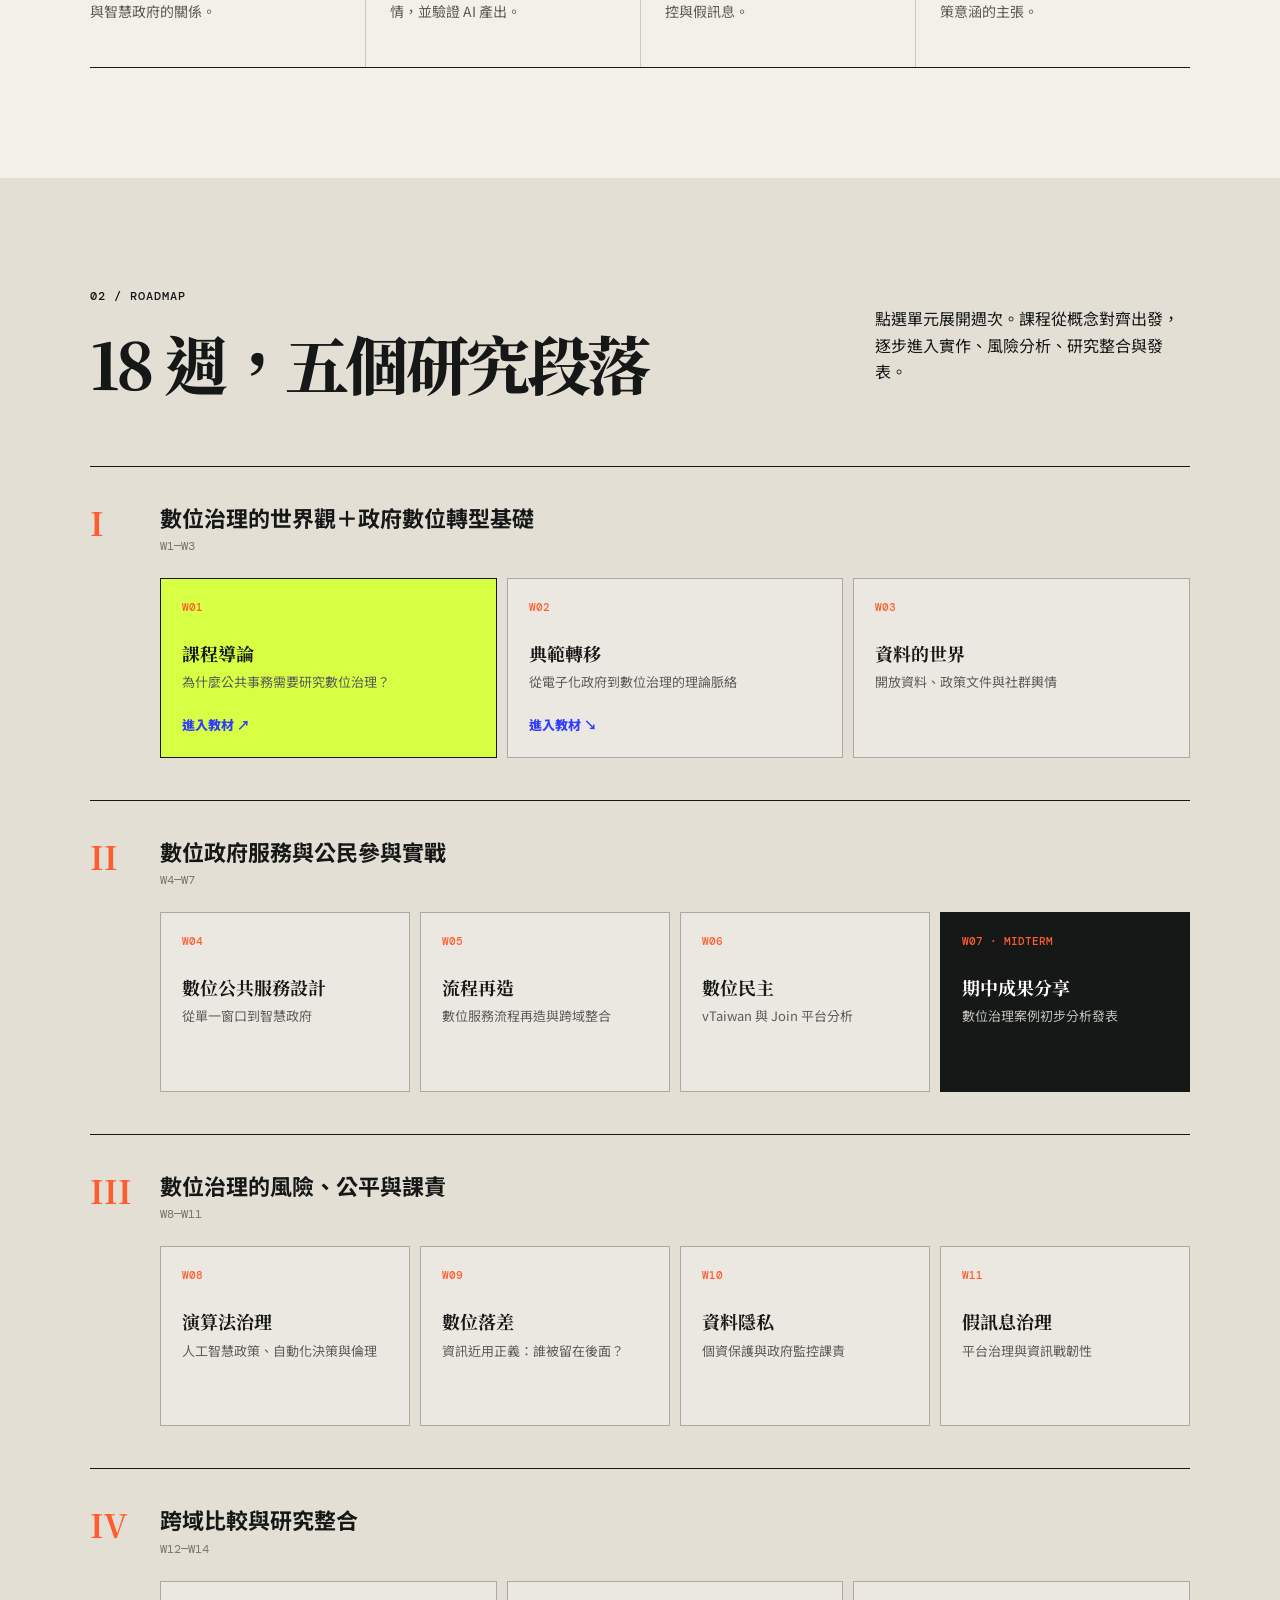
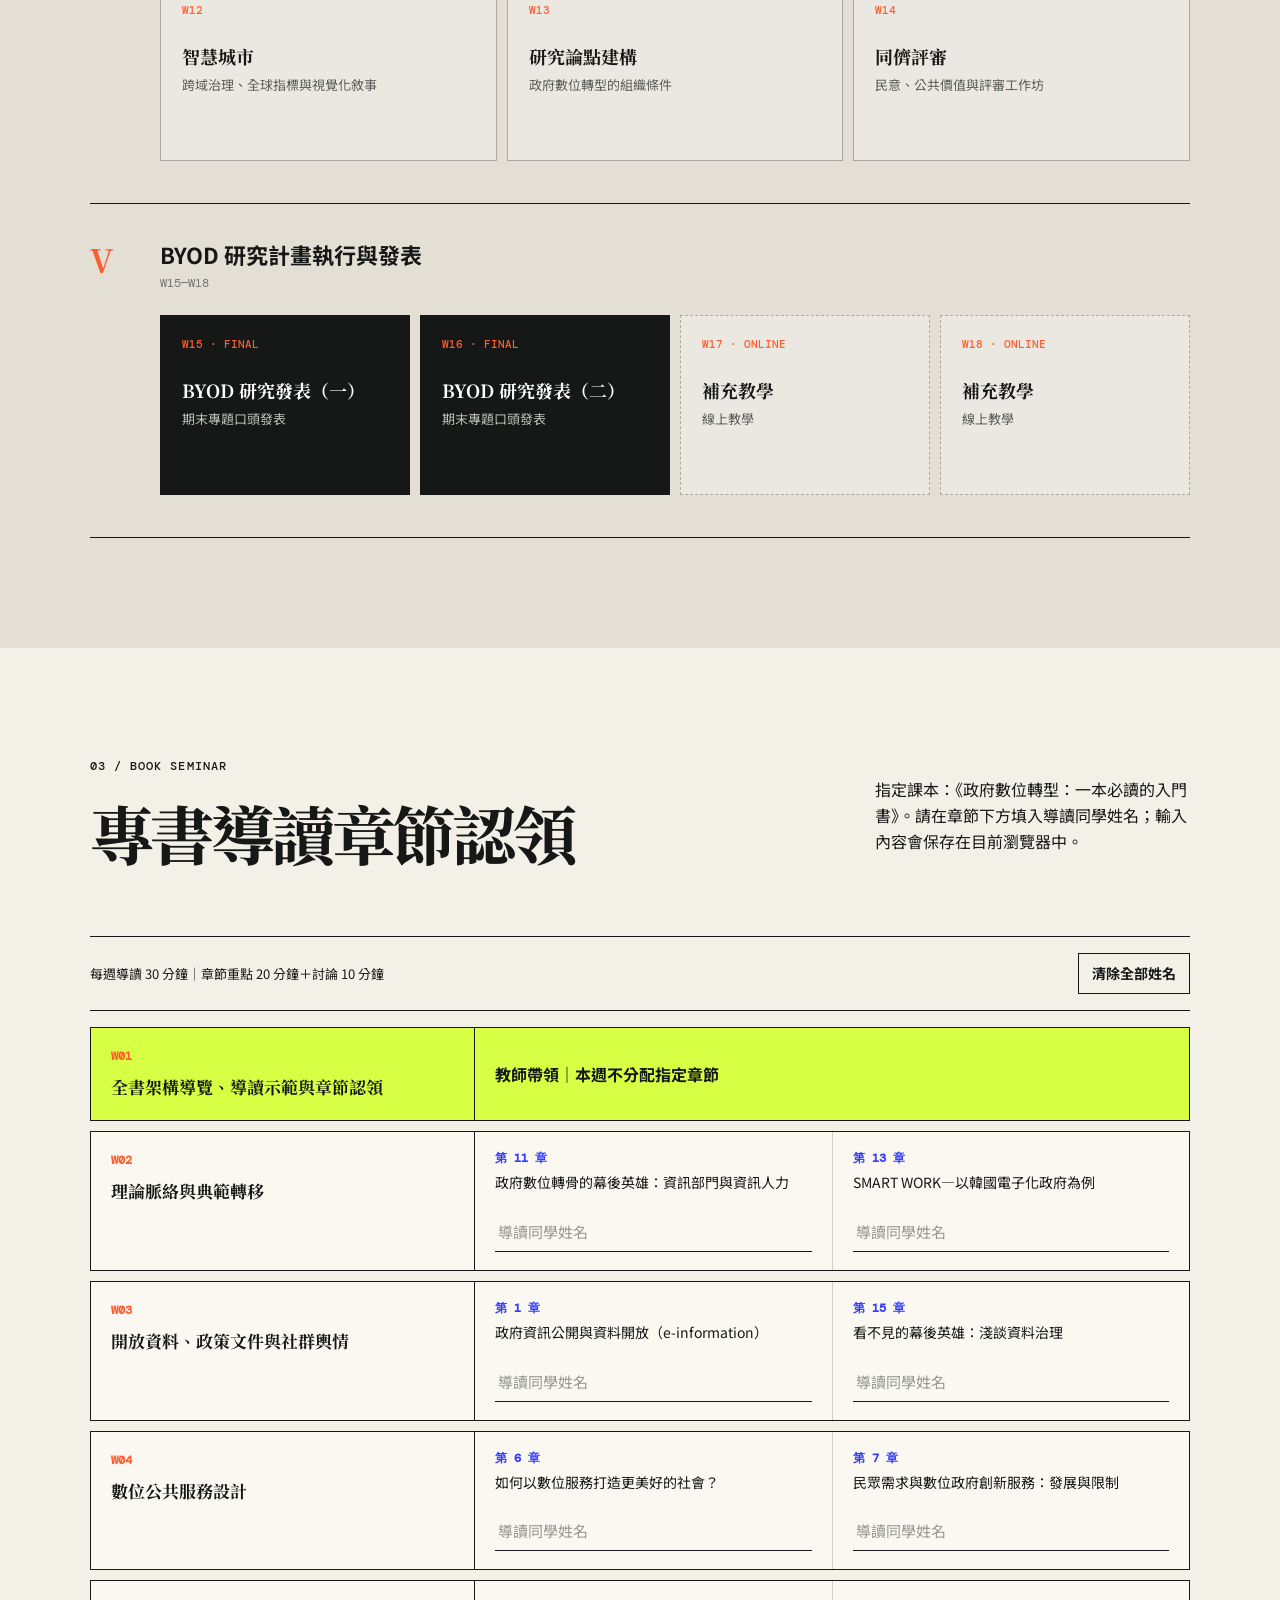
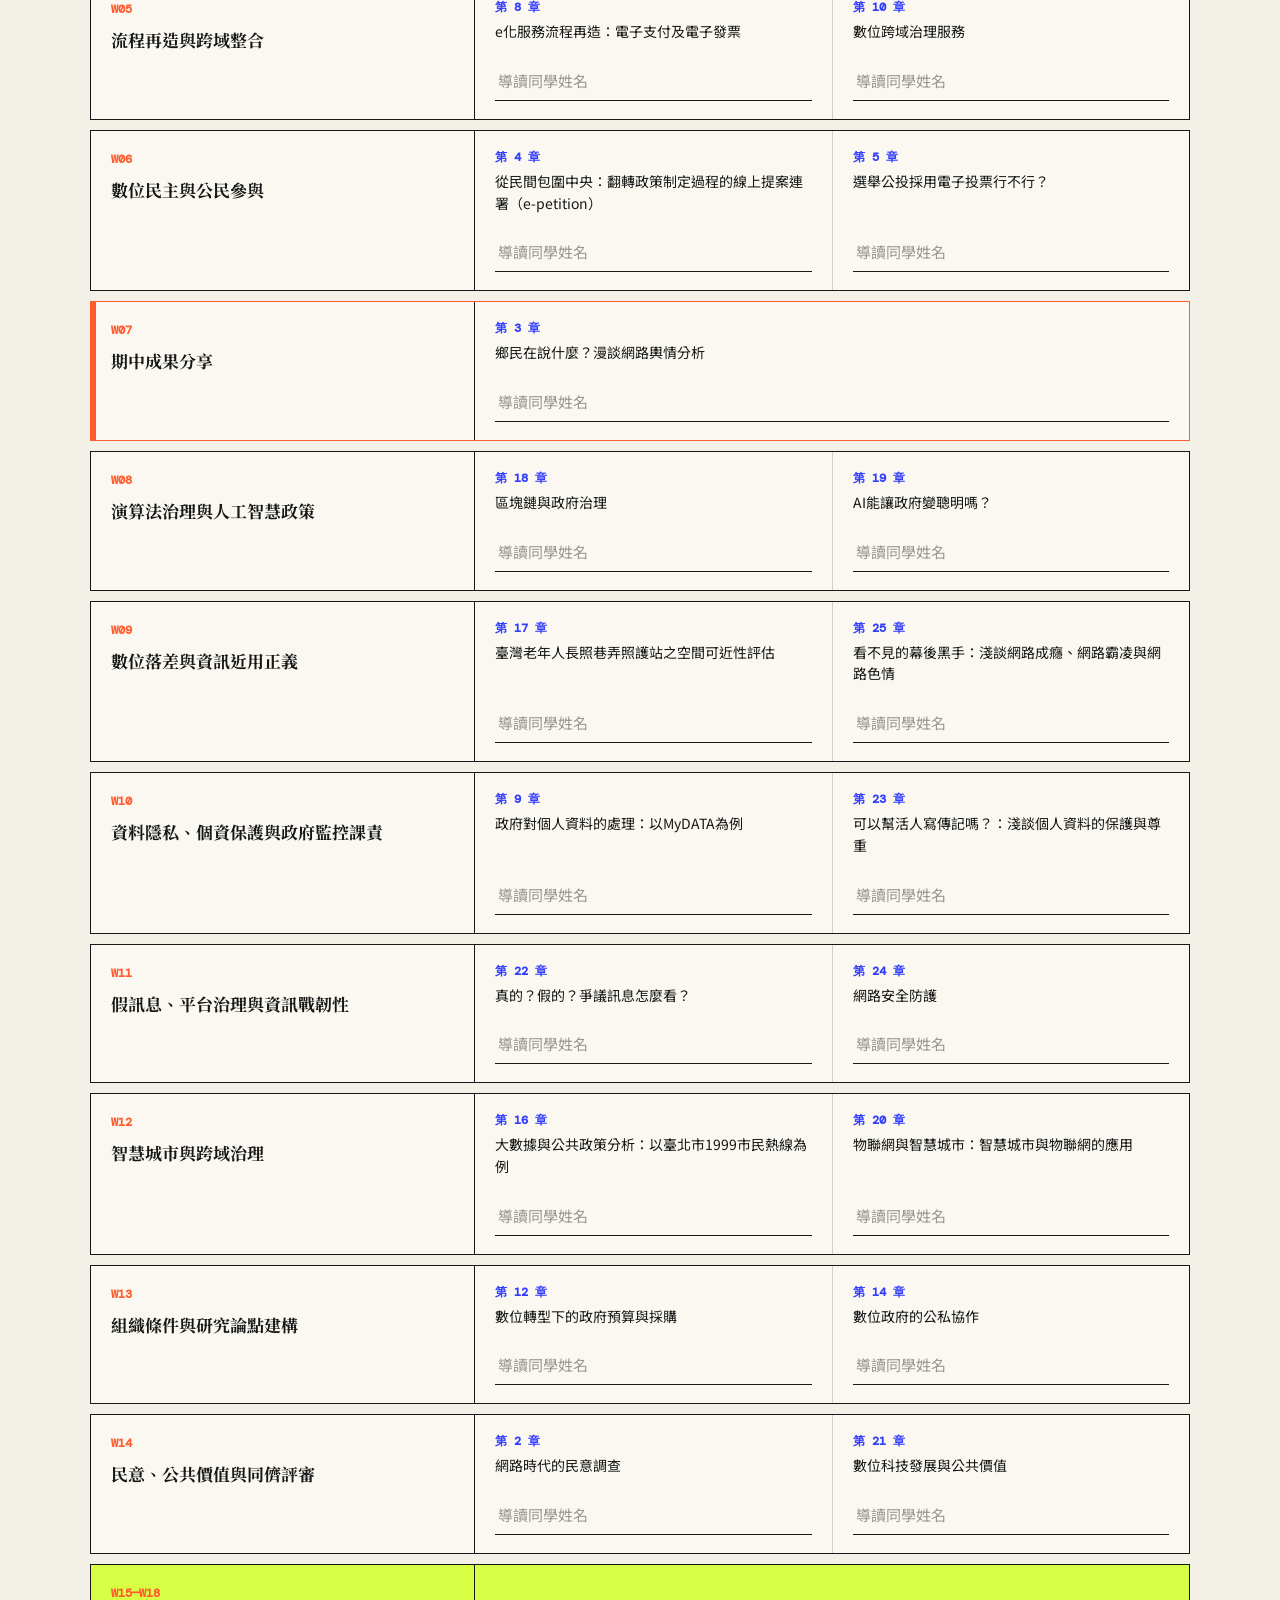
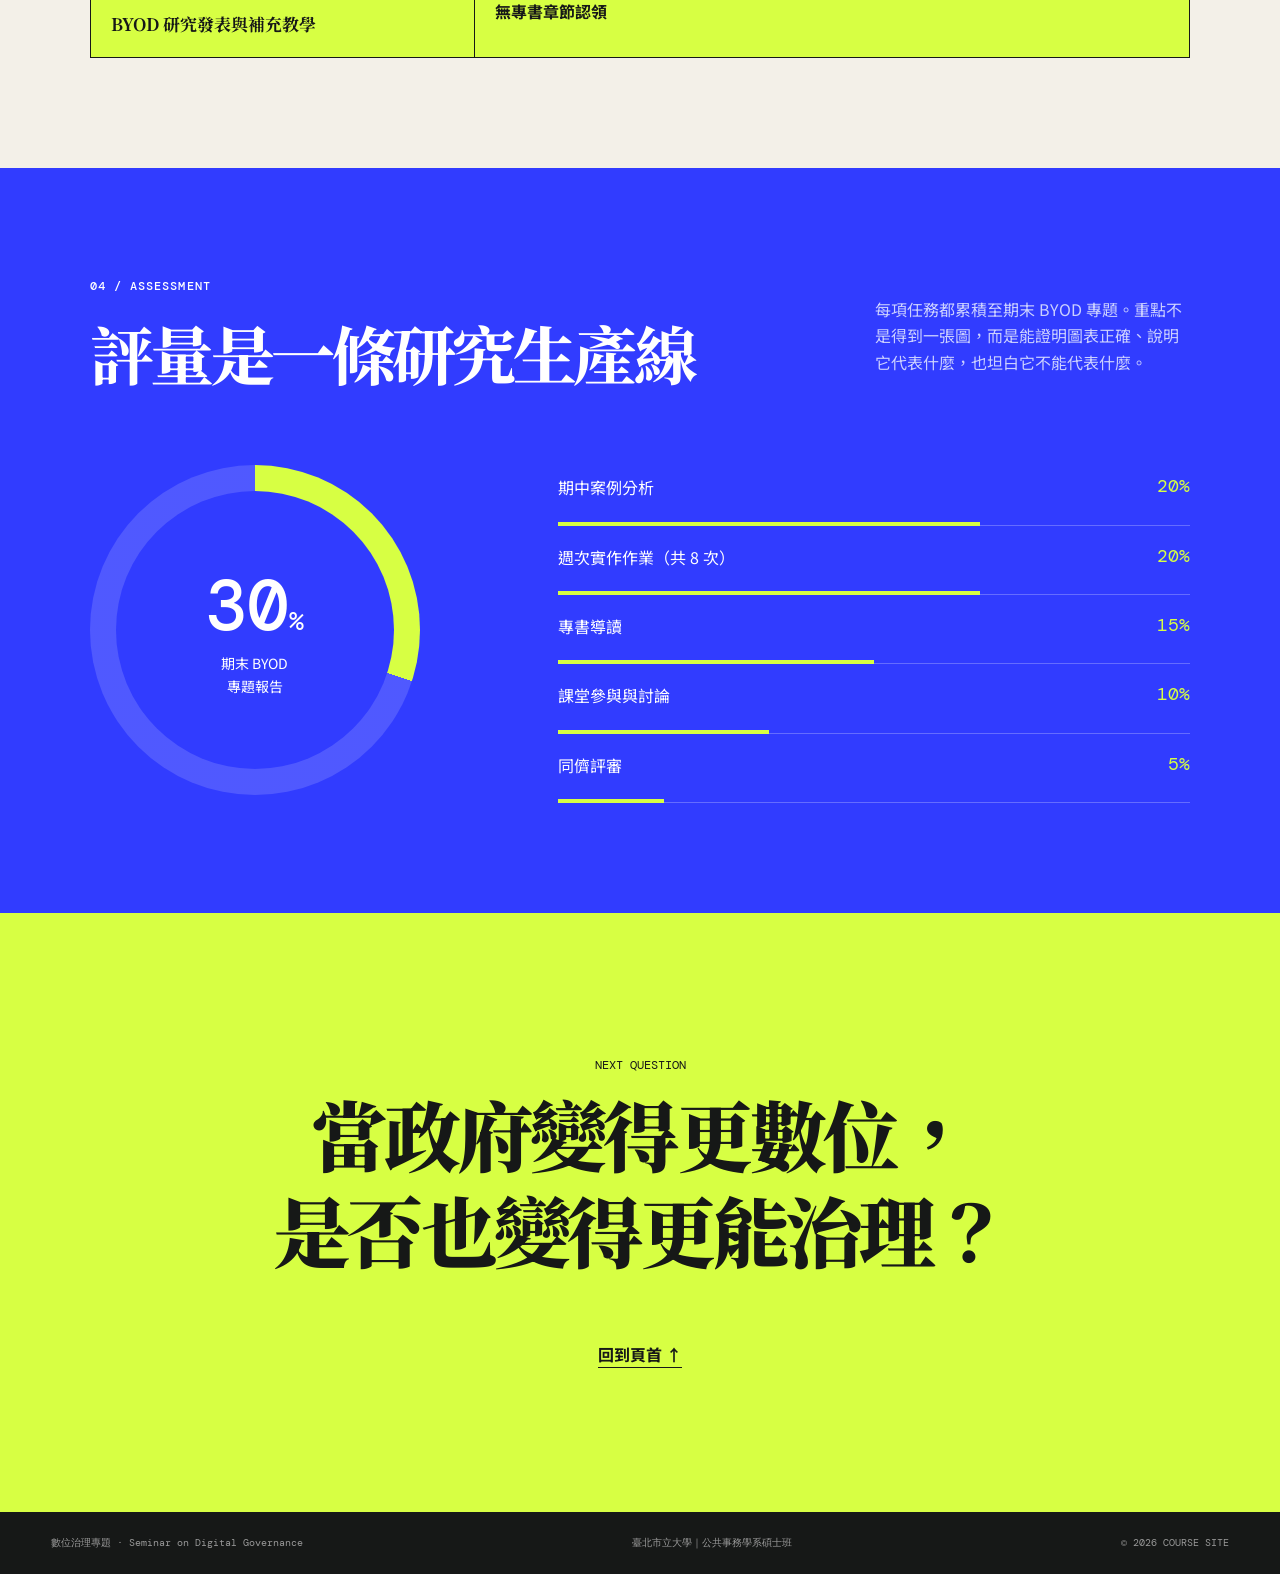
==== commit 5507c7bb: "Fix校名: Taipei Municipal University of Education -> University of Taipei Co-Authored-By: Claude Sonne" ====
--- a/index.html
+++ b/index.html
@@ -30,7 +30,7 @@
     <section class="hero">
       <div class="hero-noise"></div>
       <div class="hero-copy reveal">
-        <p class="eyebrow">TAIPEI MUNICIPAL UNIVERSITY OF EDUCATION · FALL 2026</p>
+        <p class="eyebrow">UNIVERSITY OF TAIPEI · FALL 2026</p>
         <h1>治理，正在<br><em>重新編譯。</em></h1>
         <p class="hero-lead">從電子化政府到智慧政府，我們不只研究科技如何進入政府，更追問：它改變了誰的權力、誰的聲音，以及公共價值如何被實現。</p>
         <div class="hero-actions">
